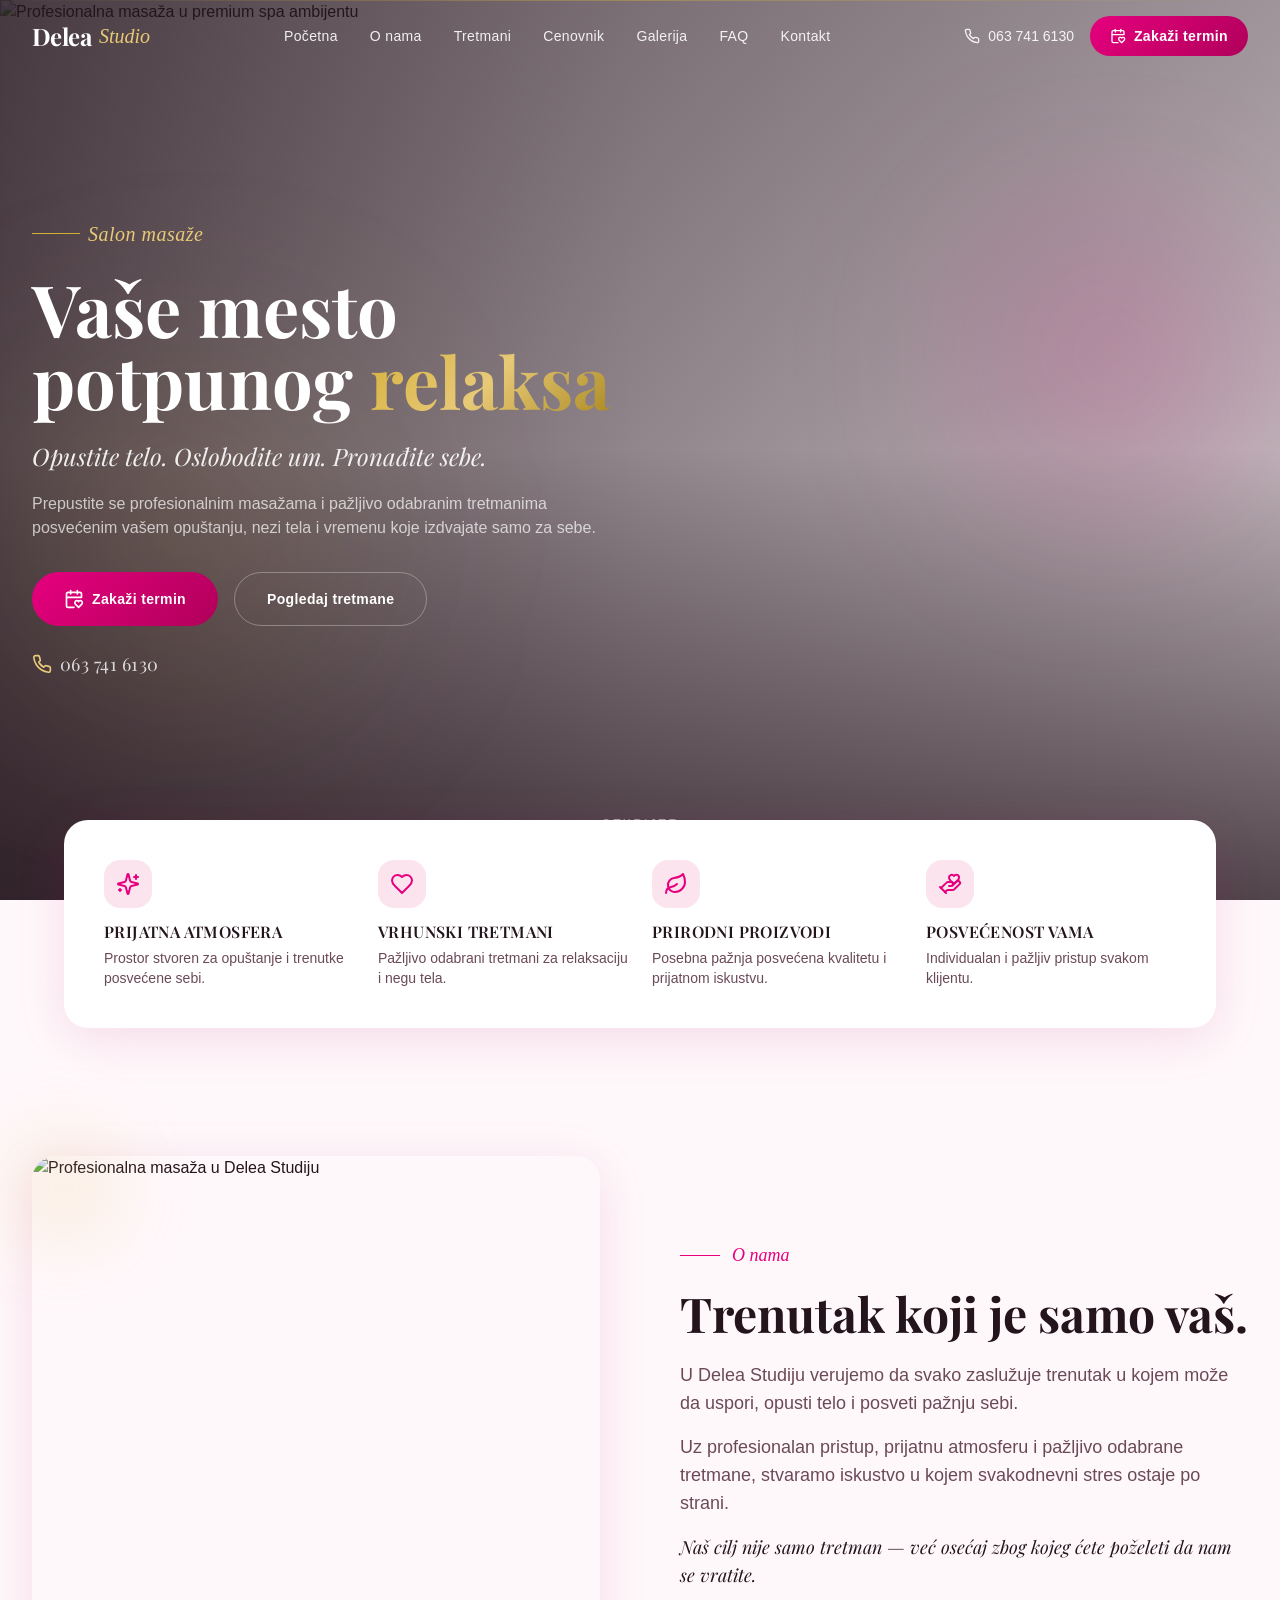
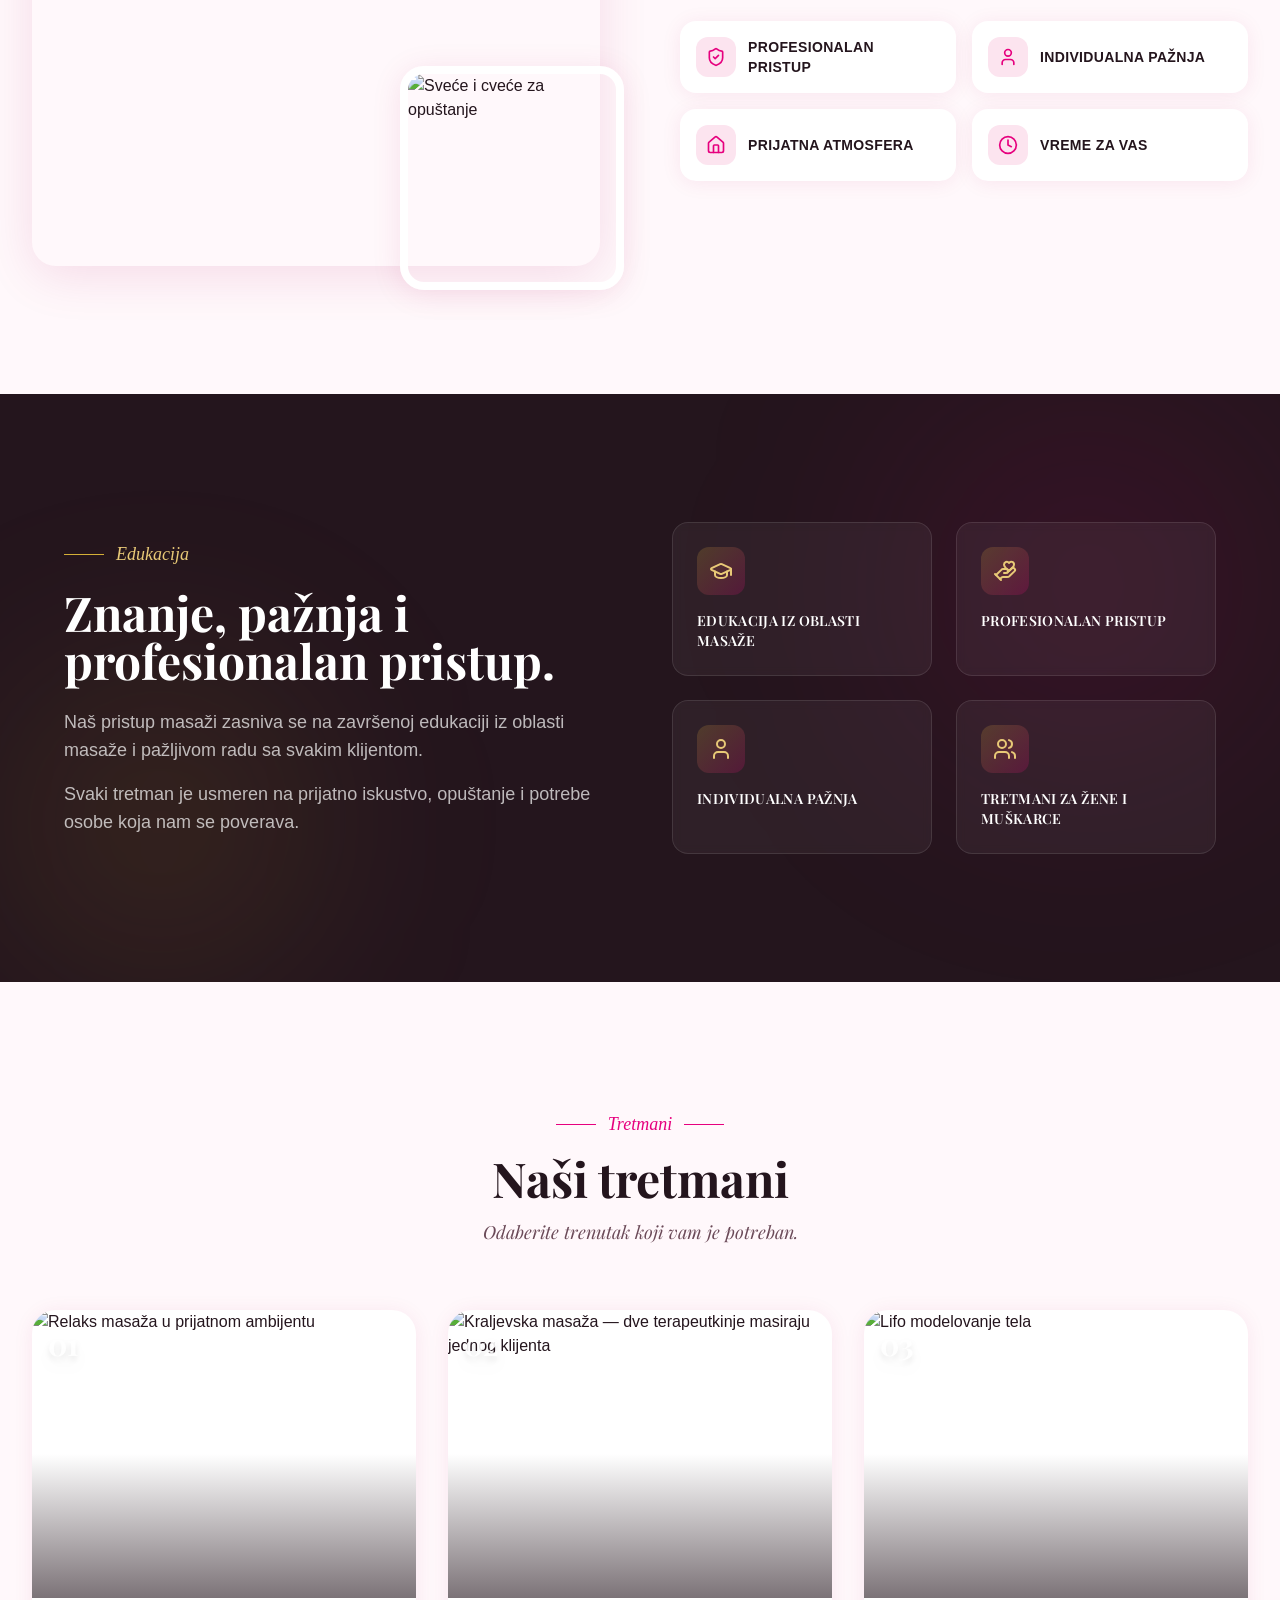
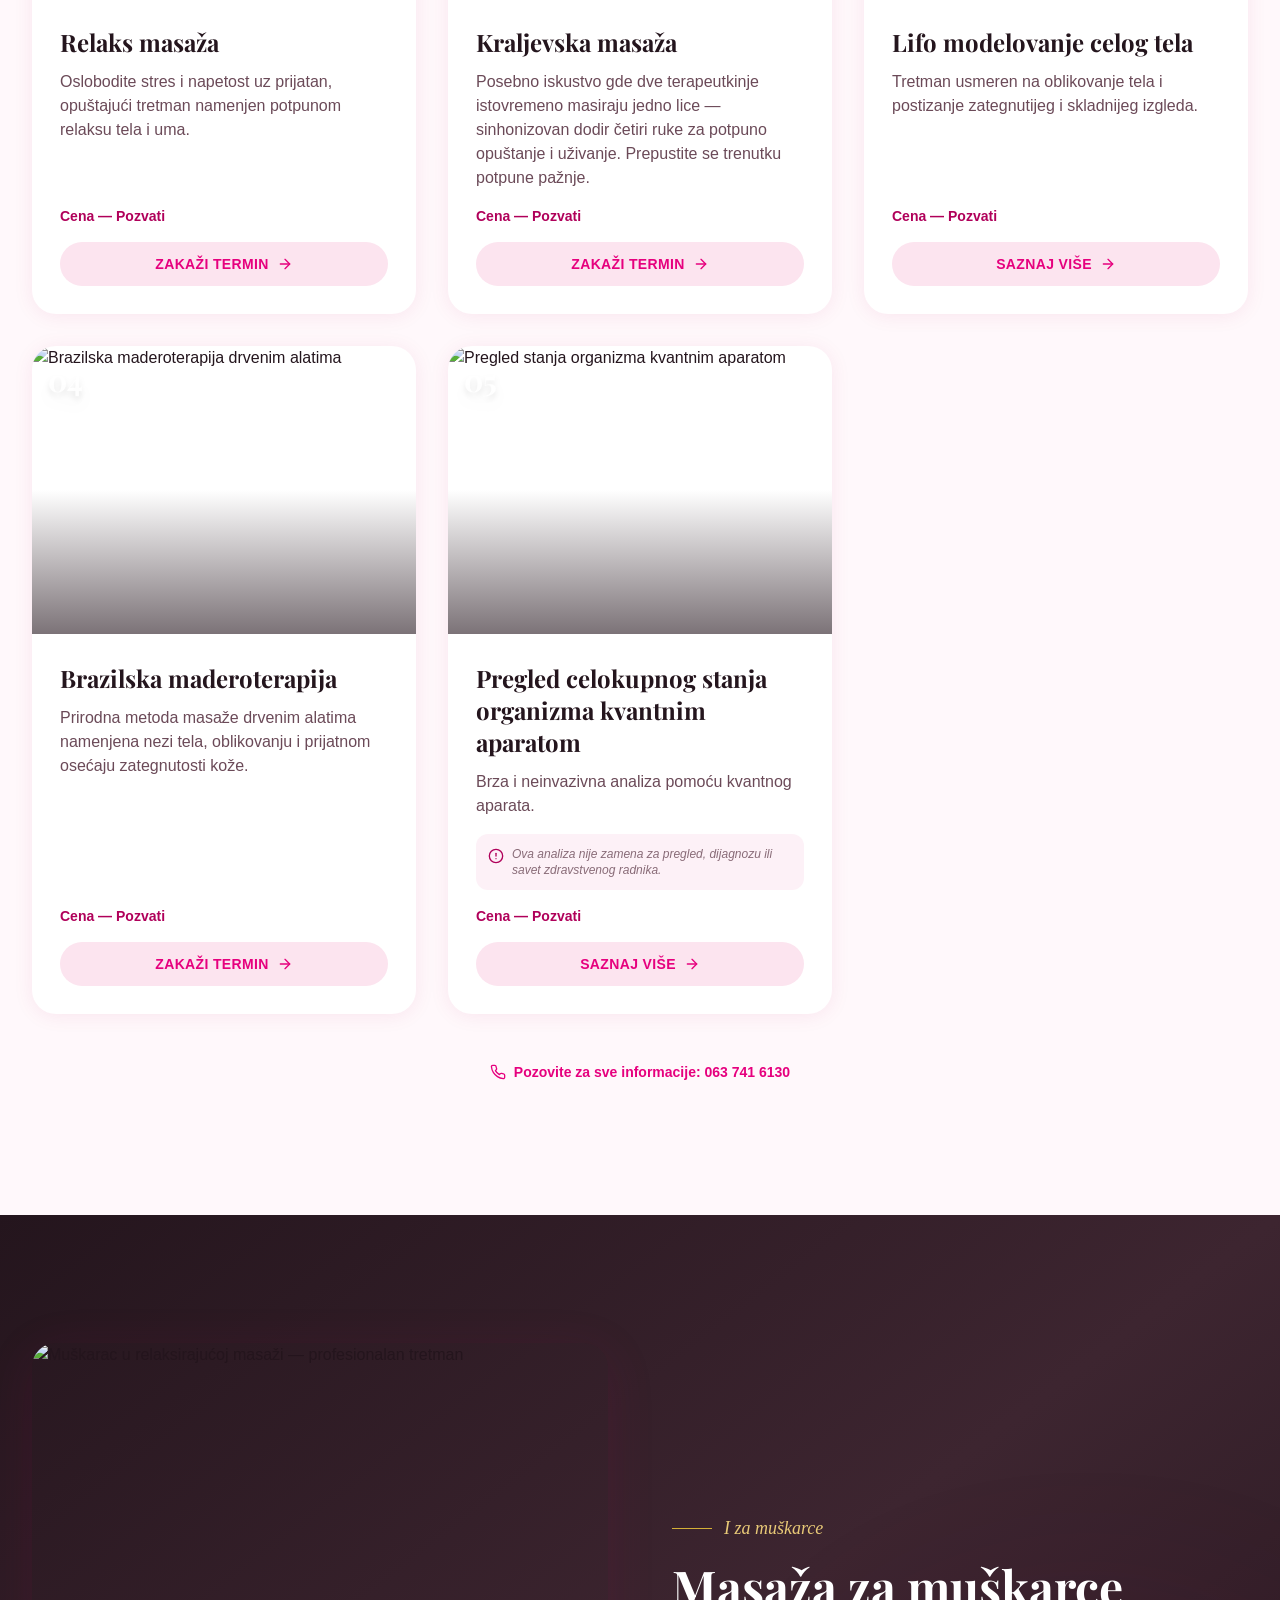
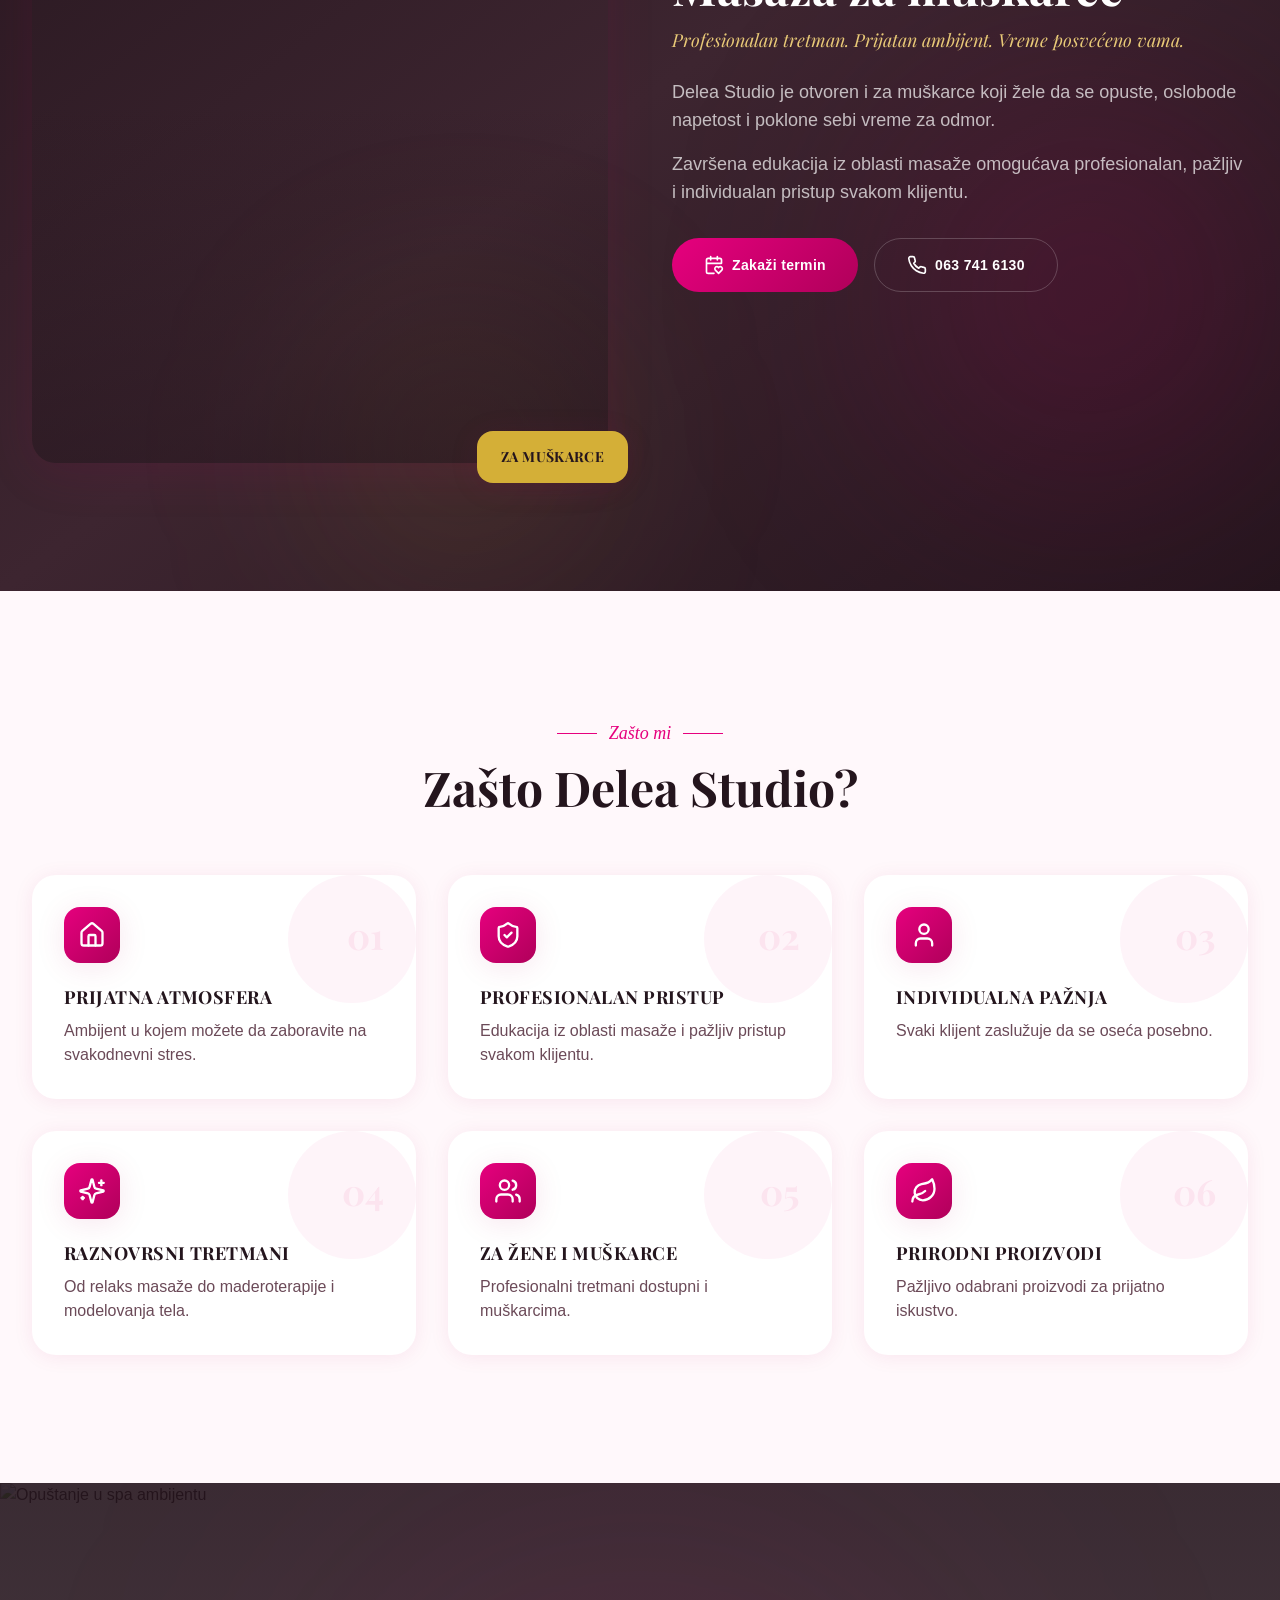
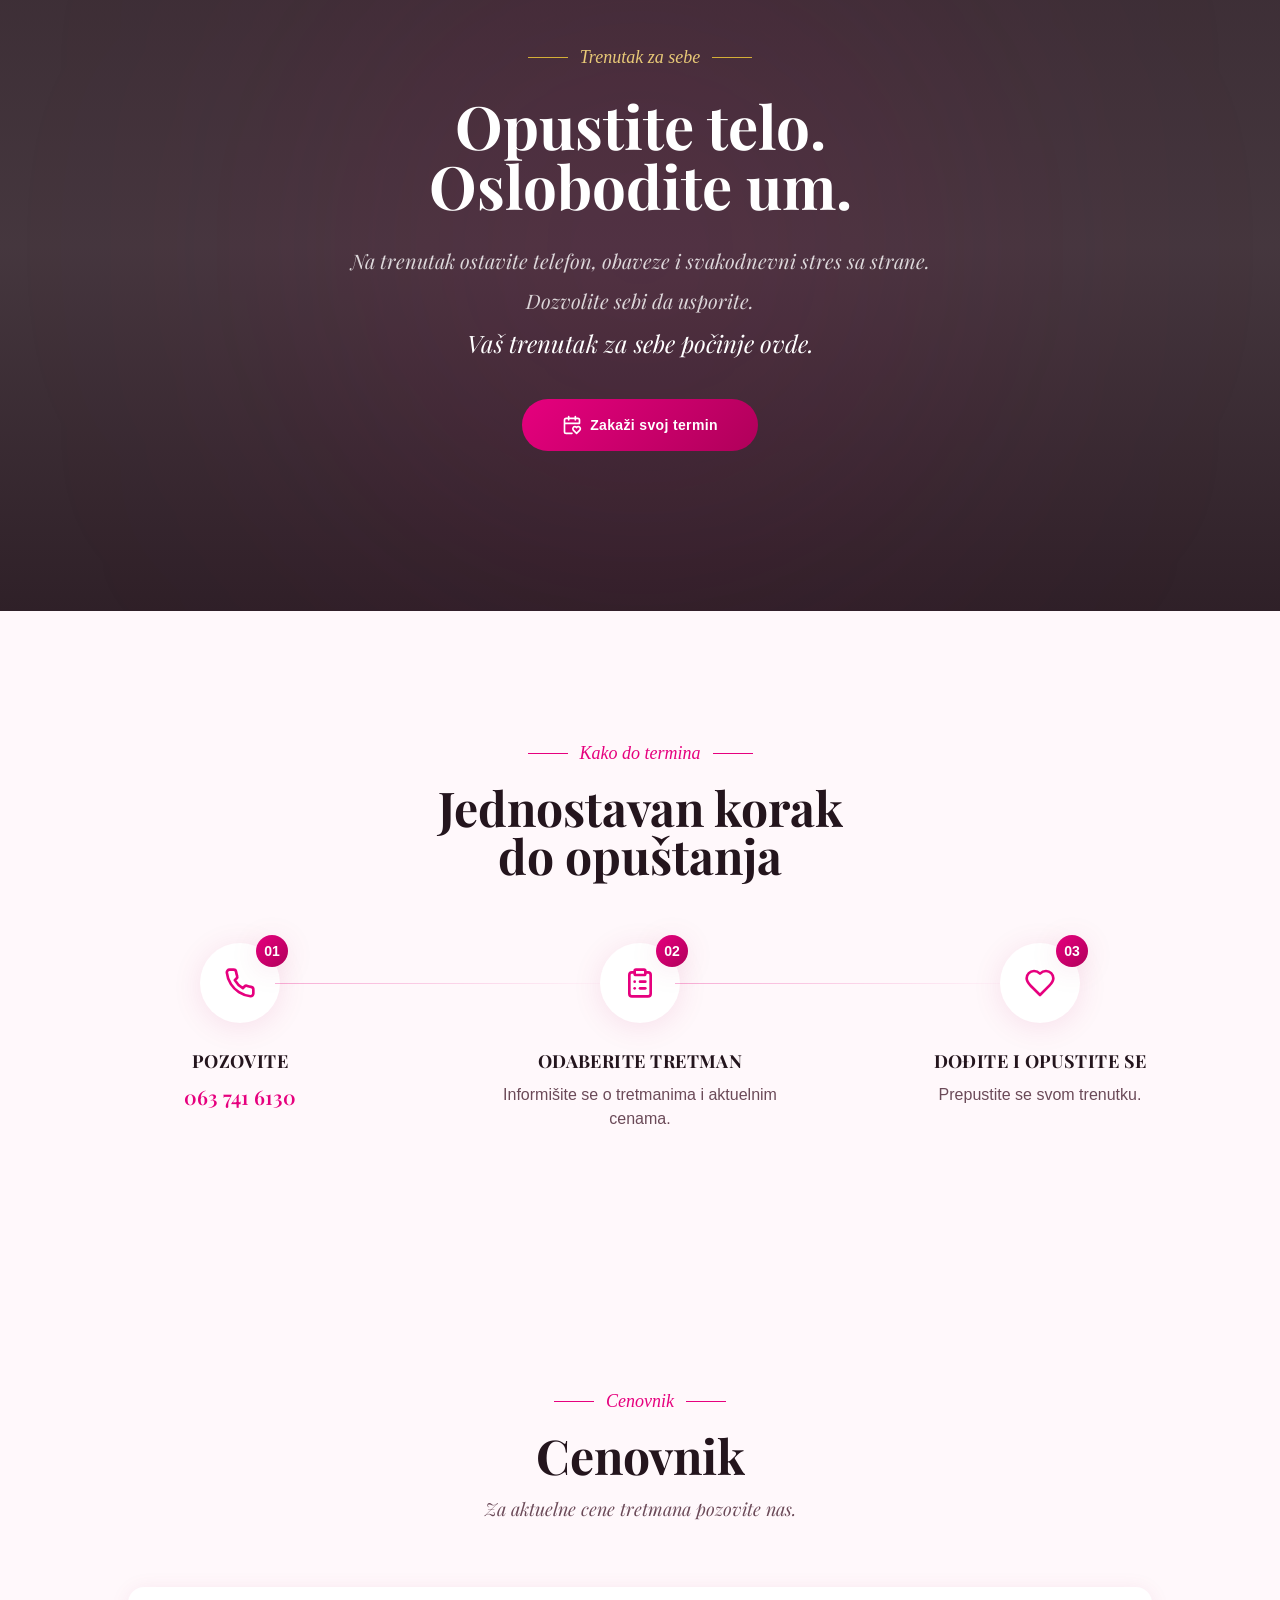
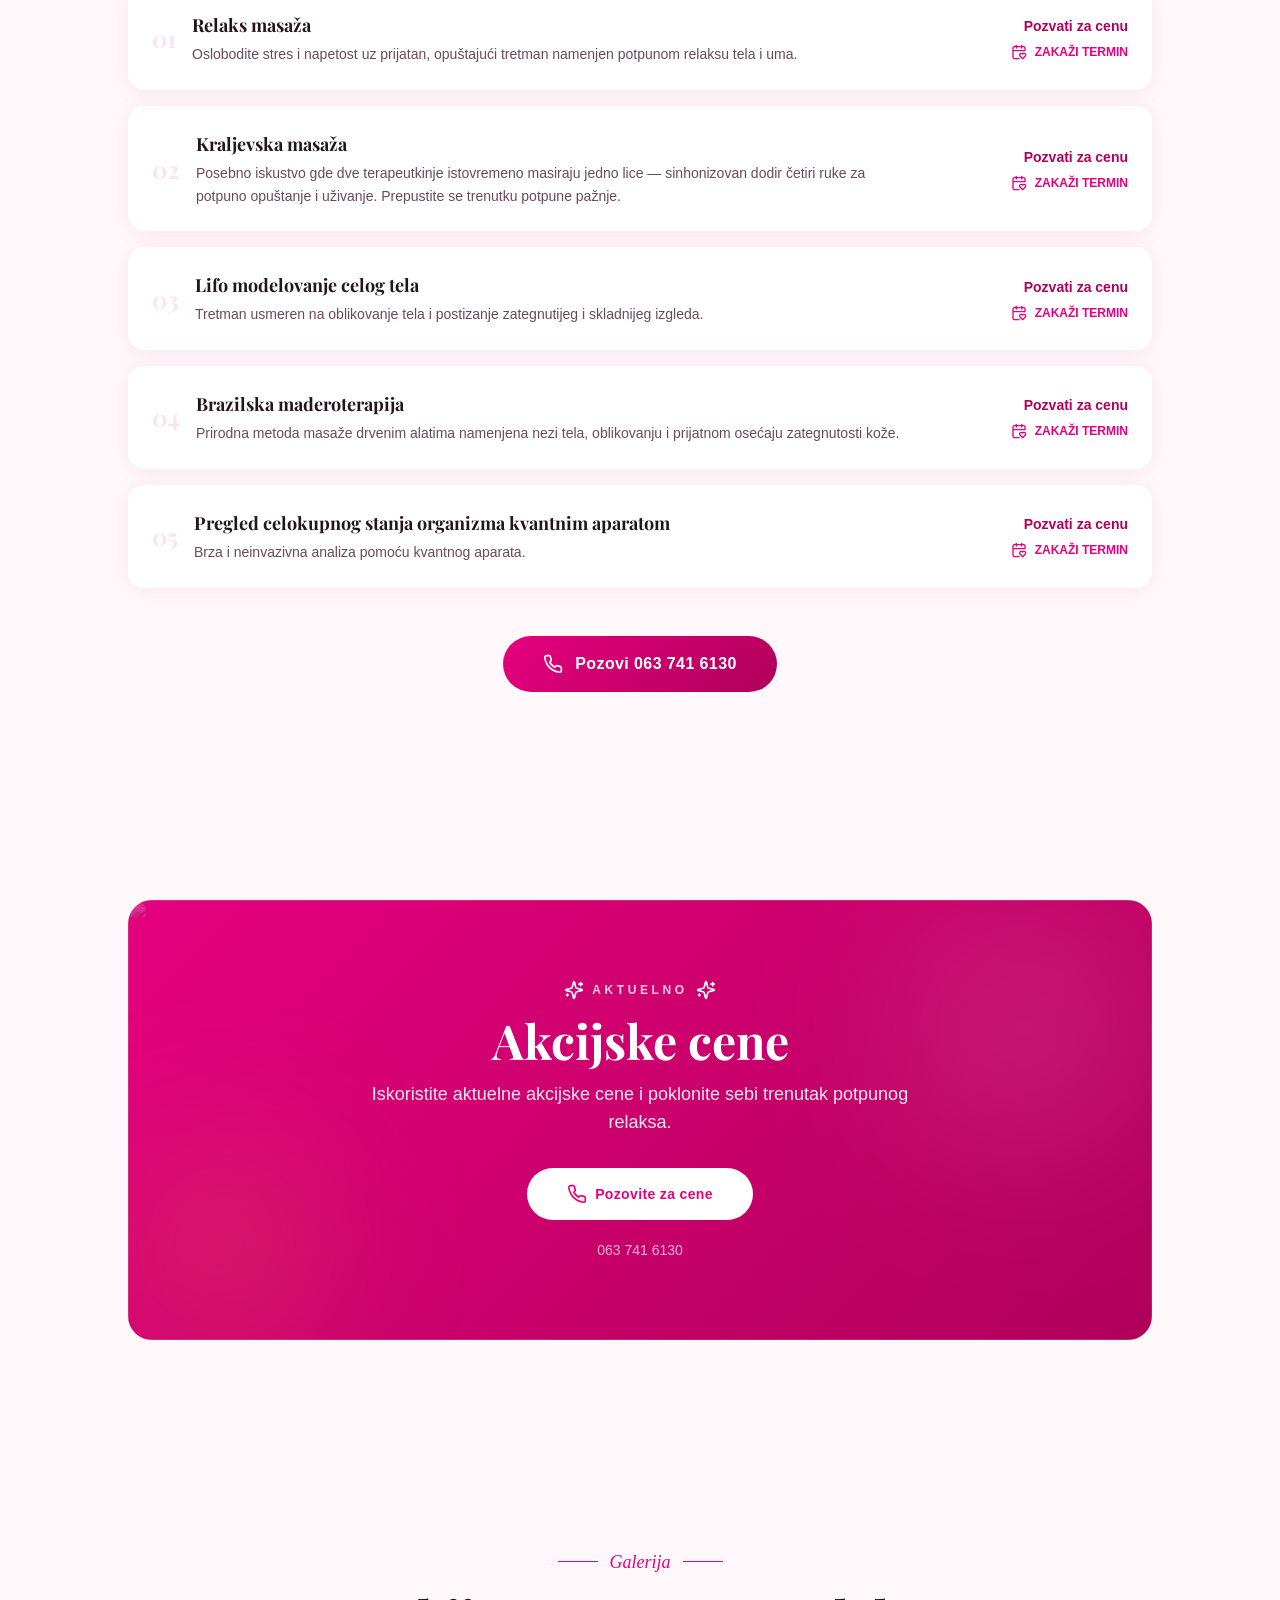
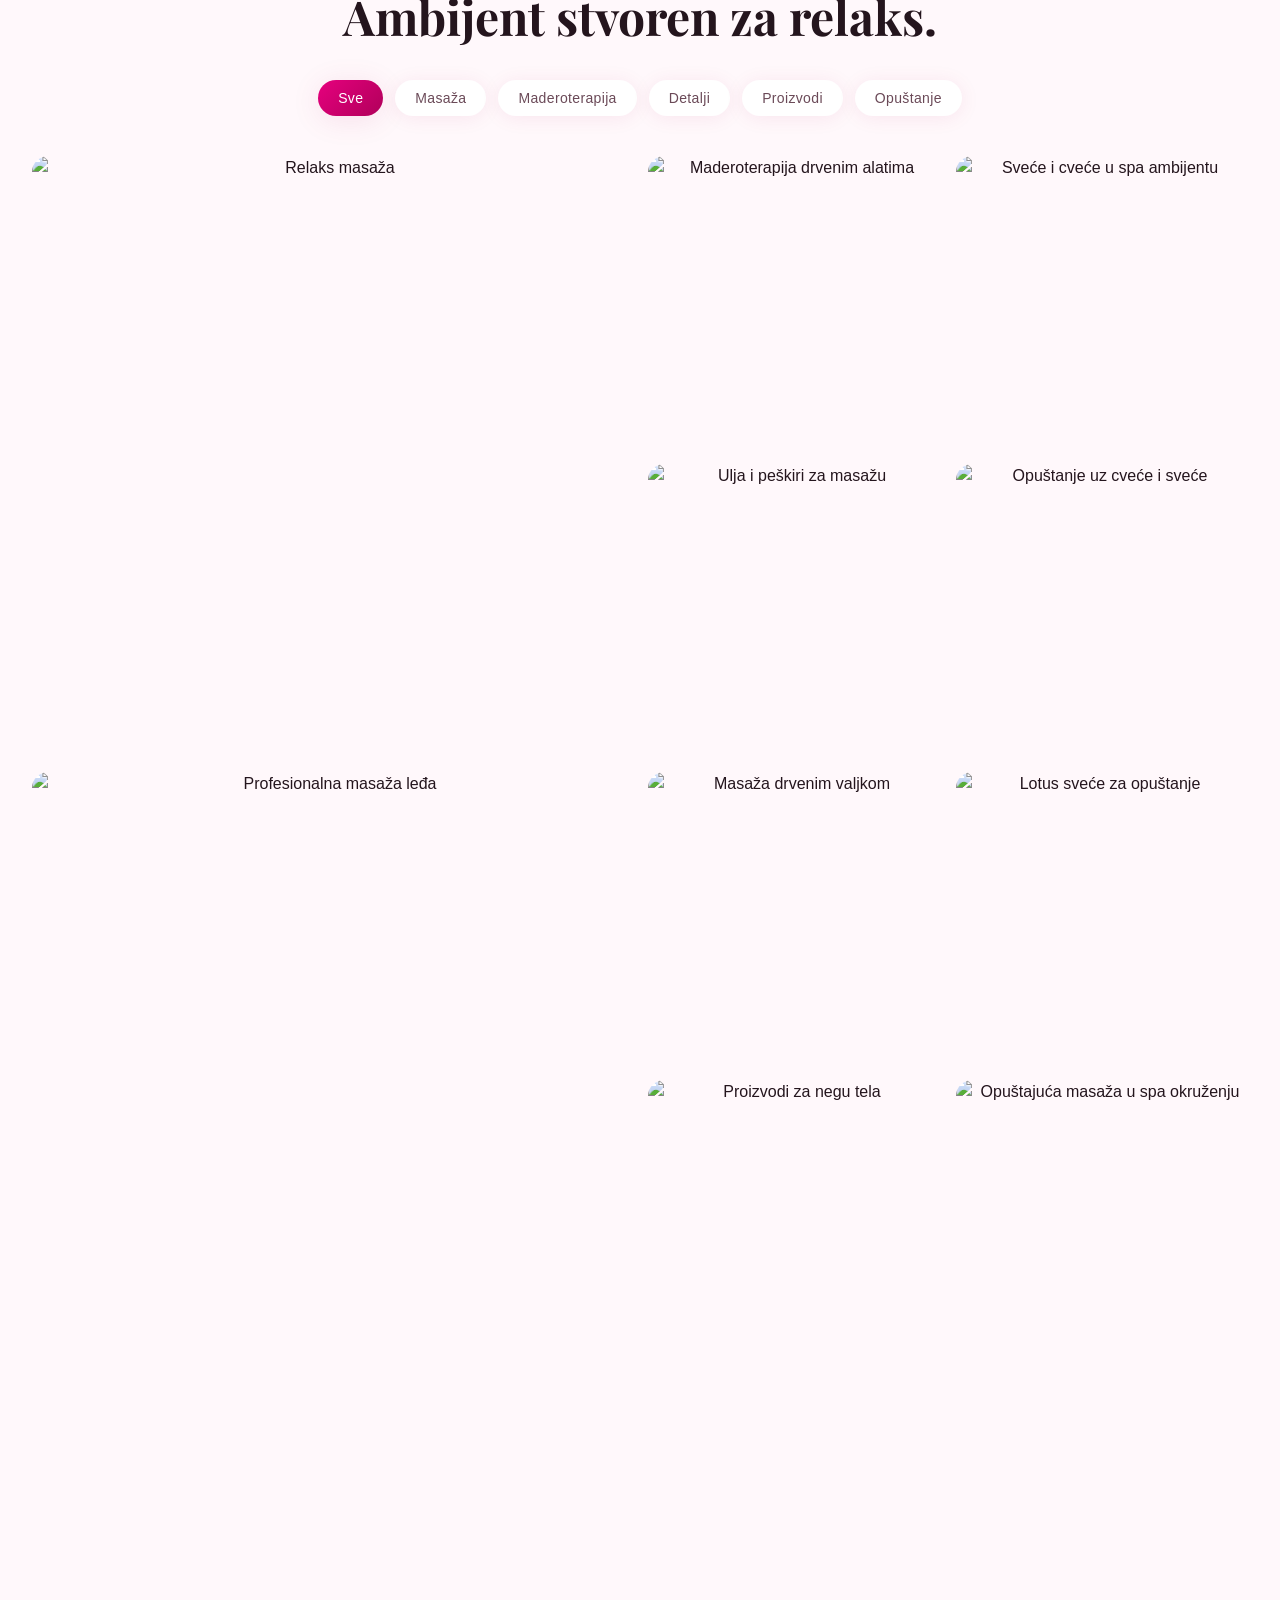
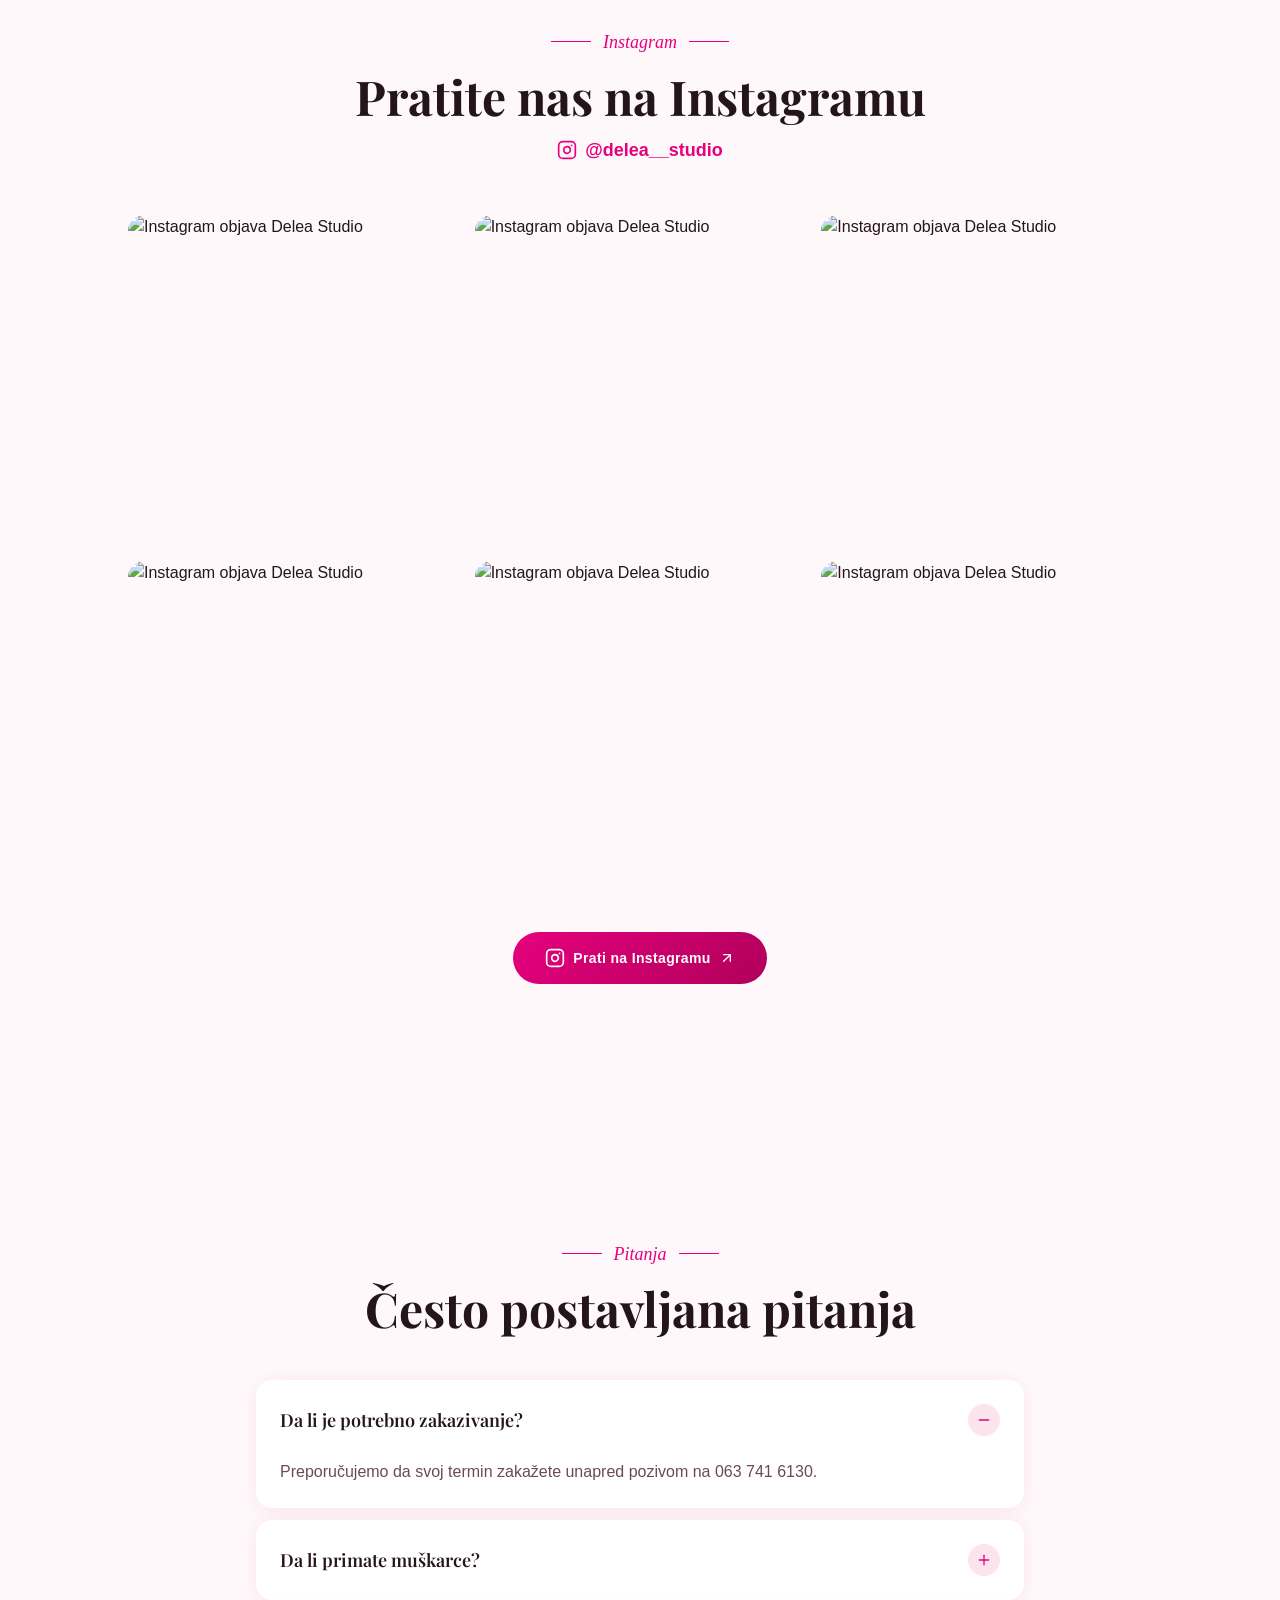
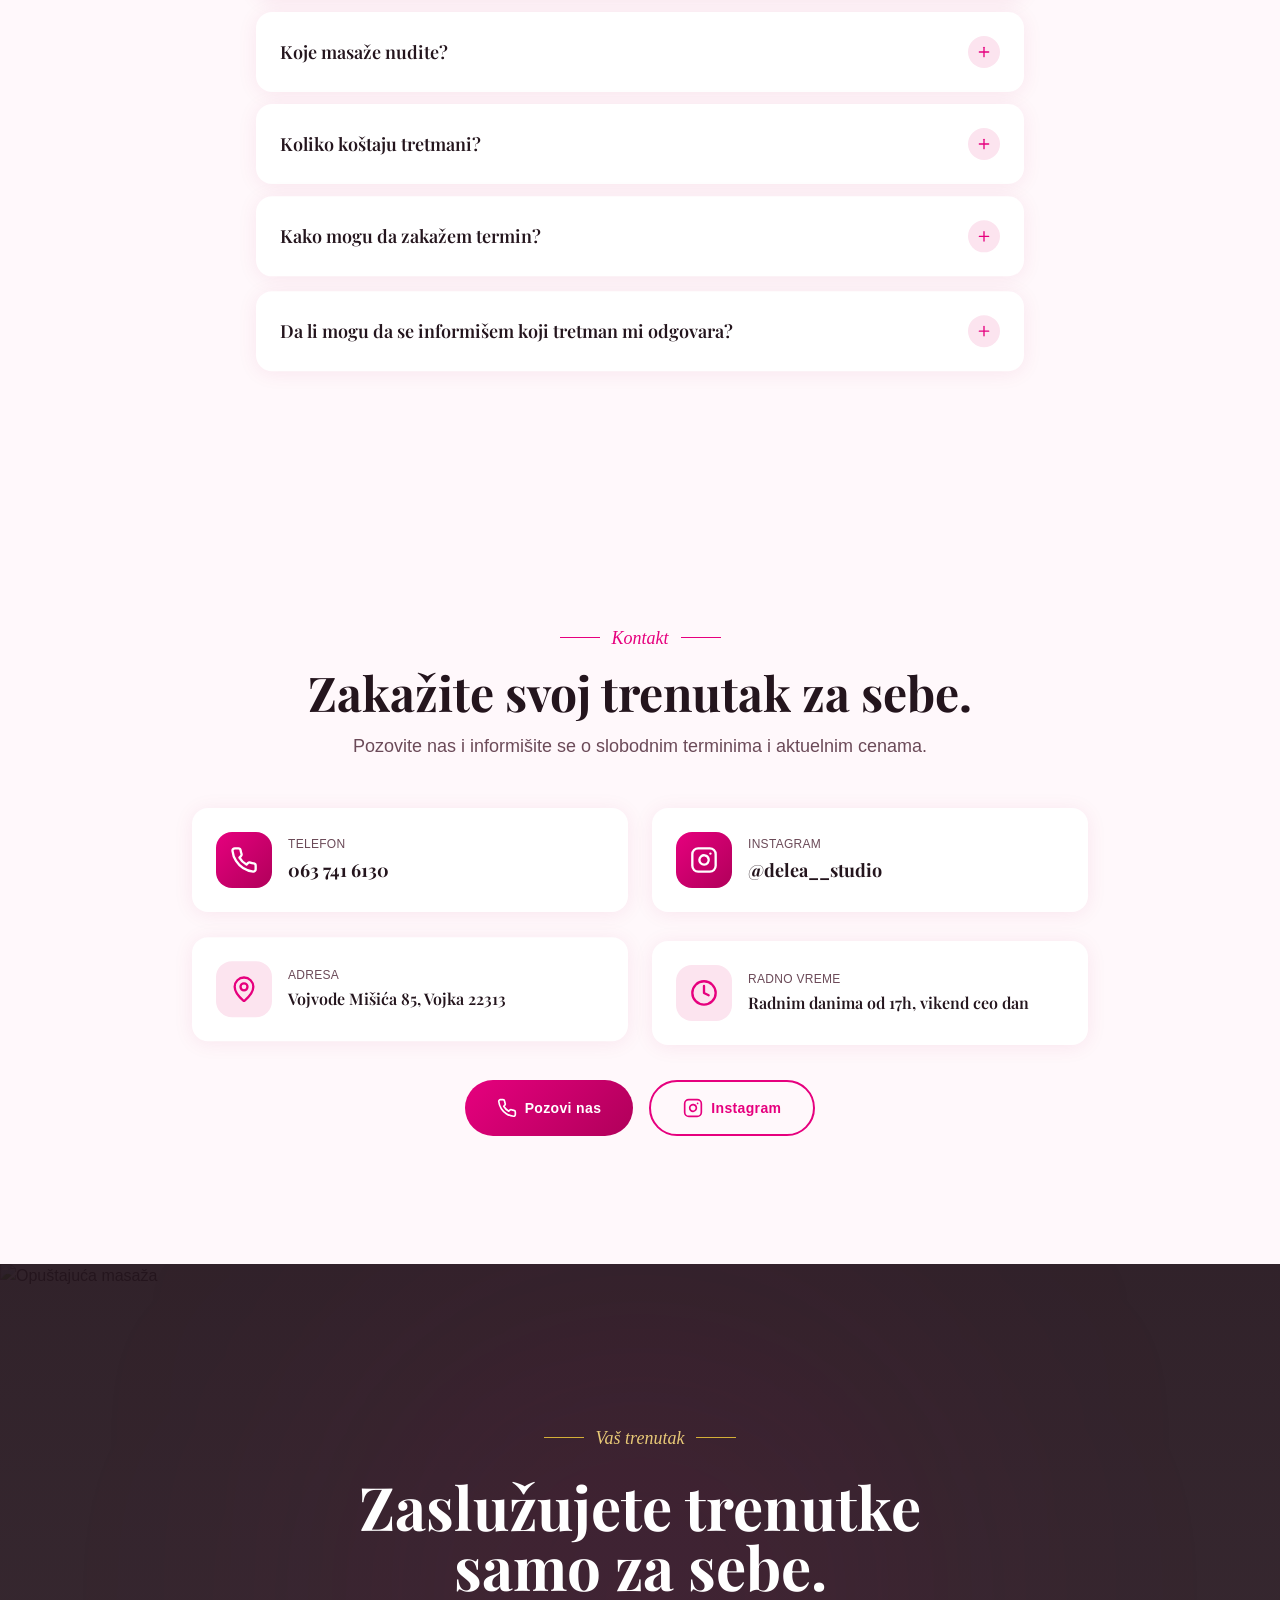
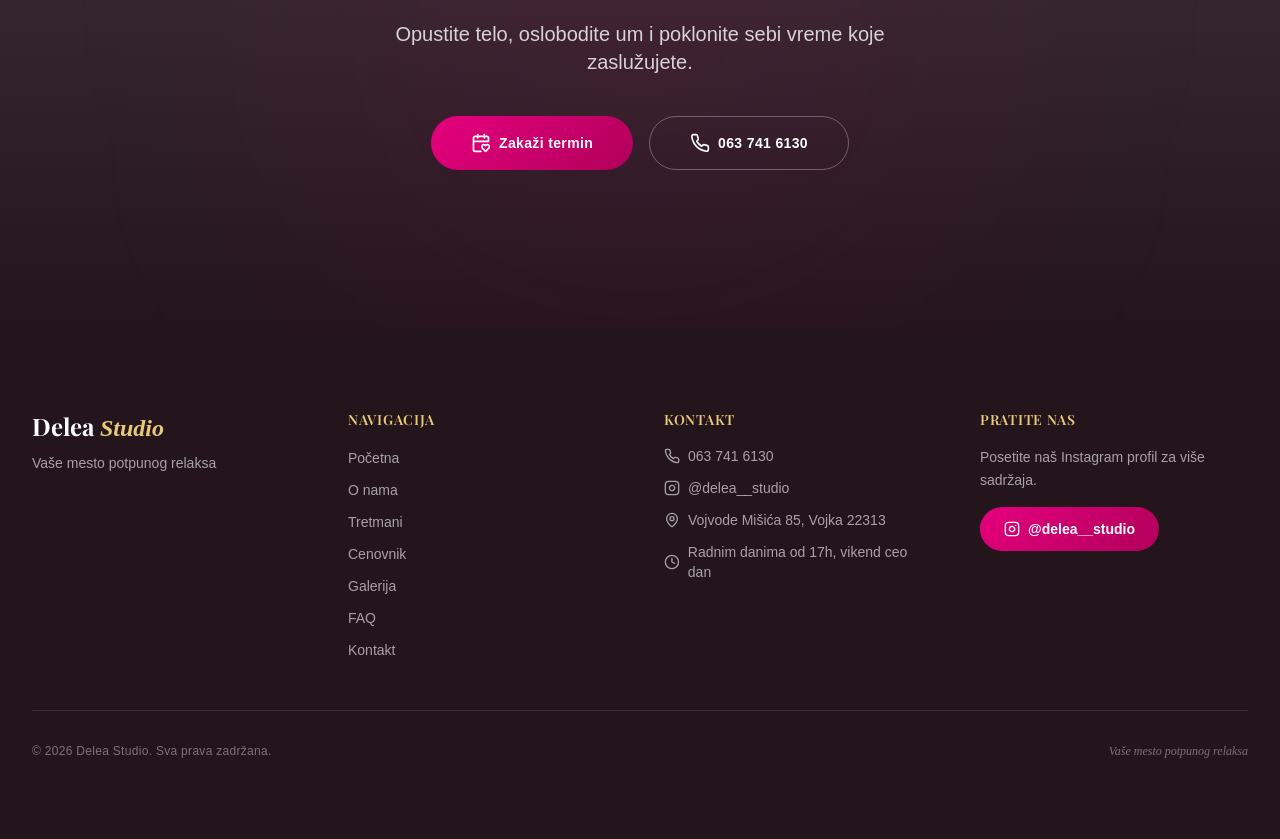
==== index.html @ 32a2b196 "init" ====
<!doctype html>
<html lang="sr">
  <head>
    <meta charset="UTF-8" />
    <meta name="viewport" content="width=device-width, initial-scale=1.0" />

    <title>Delea Studio | Masaža, Maderoterapija i Lifo Modelovanje</title>

    <meta
      name="description"
      content="Delea Studio — relaks i kraljevska masaža, brazilska maderoterapija, Lifo modelovanje celog tela i drugi tretmani. Zakažite termin na 063 741 6130."
    />

    <meta
      property="og:title"
      content="Delea Studio | Masaža, Maderoterapija i Lifo Modelovanje"
    />

    <meta
      property="og:description"
      content="Relaks i kraljevska masaža, brazilska maderoterapija, Lifo modelovanje celog tela i drugi tretmani. Zakažite termin na 063 741 6130."
    />

    <meta property="og:type" content="website" />

    <meta
      property="og:image"
      content="https://images.pexels.com/photos/6628649/pexels-photo-6628649.jpeg?auto=compress&cs=tinysrgb&w=1200&h=630&fit=crop"
    />

    <meta name="twitter:card" content="summary_large_image" />

    <meta
      name="twitter:image"
      content="https://images.pexels.com/photos/6628649/pexels-photo-6628649.jpeg?auto=compress&cs=tinysrgb&w=1200&h=630&fit=crop"
    />

    <link rel="icon" type="image/svg+xml" href="vite.html" />
    <link rel="stylesheet" href="assets/index-9dplIbW9.css" />

    <script type="module" src="assets/index-B-xrvRoa.js"></script>
  </head>

  <body>
    <div id="root"></div>
  </body>
</html>
---- assets/index-9dplIbW9.css ----
@import "https://fonts.googleapis.com/css2?family=Playfair+Display:ital,wght@0,400;0,500;0,600;0,700;0,800;1,400;1,500;1,600&amp;family=Inter:wght@300;400;500;600;700&amp;family=Cormorant+Garamond:ital,wght@0,400;0,500;0,600;1,400;1,500&amp;display=swap";
*,
:before,
:after {
  --tw-border-spacing-x: 0;
  --tw-border-spacing-y: 0;
  --tw-translate-x: 0;
  --tw-translate-y: 0;
  --tw-rotate: 0;
  --tw-skew-x: 0;
  --tw-skew-y: 0;
  --tw-scale-x: 1;
  --tw-scale-y: 1;
  --tw-pan-x: ;
  --tw-pan-y: ;
  --tw-pinch-zoom: ;
  --tw-scroll-snap-strictness: proximity;
  --tw-gradient-from-position: ;
  --tw-gradient-via-position: ;
  --tw-gradient-to-position: ;
  --tw-ordinal: ;
  --tw-slashed-zero: ;
  --tw-numeric-figure: ;
  --tw-numeric-spacing: ;
  --tw-numeric-fraction: ;
  --tw-ring-inset: ;
  --tw-ring-offset-width: 0px;
  --tw-ring-offset-color: #fff;
  --tw-ring-color: rgb(59 130 246 / 0.5);
  --tw-ring-offset-shadow: 0 0 #0000;
  --tw-ring-shadow: 0 0 #0000;
  --tw-shadow: 0 0 #0000;
  --tw-shadow-colored: 0 0 #0000;
  --tw-blur: ;
  --tw-brightness: ;
  --tw-contrast: ;
  --tw-grayscale: ;
  --tw-hue-rotate: ;
  --tw-invert: ;
  --tw-saturate: ;
  --tw-sepia: ;
  --tw-drop-shadow: ;
  --tw-backdrop-blur: ;
  --tw-backdrop-brightness: ;
  --tw-backdrop-contrast: ;
  --tw-backdrop-grayscale: ;
  --tw-backdrop-hue-rotate: ;
  --tw-backdrop-invert: ;
  --tw-backdrop-opacity: ;
  --tw-backdrop-saturate: ;
  --tw-backdrop-sepia: ;
  --tw-contain-size: ;
  --tw-contain-layout: ;
  --tw-contain-paint: ;
  --tw-contain-style: ;
}
::backdrop {
  --tw-border-spacing-x: 0;
  --tw-border-spacing-y: 0;
  --tw-translate-x: 0;
  --tw-translate-y: 0;
  --tw-rotate: 0;
  --tw-skew-x: 0;
  --tw-skew-y: 0;
  --tw-scale-x: 1;
  --tw-scale-y: 1;
  --tw-pan-x: ;
  --tw-pan-y: ;
  --tw-pinch-zoom: ;
  --tw-scroll-snap-strictness: proximity;
  --tw-gradient-from-position: ;
  --tw-gradient-via-position: ;
  --tw-gradient-to-position: ;
  --tw-ordinal: ;
  --tw-slashed-zero: ;
  --tw-numeric-figure: ;
  --tw-numeric-spacing: ;
  --tw-numeric-fraction: ;
  --tw-ring-inset: ;
  --tw-ring-offset-width: 0px;
  --tw-ring-offset-color: #fff;
  --tw-ring-color: rgb(59 130 246 / 0.5);
  --tw-ring-offset-shadow: 0 0 #0000;
  --tw-ring-shadow: 0 0 #0000;
  --tw-shadow: 0 0 #0000;
  --tw-shadow-colored: 0 0 #0000;
  --tw-blur: ;
  --tw-brightness: ;
  --tw-contrast: ;
  --tw-grayscale: ;
  --tw-hue-rotate: ;
  --tw-invert: ;
  --tw-saturate: ;
  --tw-sepia: ;
  --tw-drop-shadow: ;
  --tw-backdrop-blur: ;
  --tw-backdrop-brightness: ;
  --tw-backdrop-contrast: ;
  --tw-backdrop-grayscale: ;
  --tw-backdrop-hue-rotate: ;
  --tw-backdrop-invert: ;
  --tw-backdrop-opacity: ;
  --tw-backdrop-saturate: ;
  --tw-backdrop-sepia: ;
  --tw-contain-size: ;
  --tw-contain-layout: ;
  --tw-contain-paint: ;
  --tw-contain-style: ;
}
*,
:before,
:after {
  box-sizing: border-box;
  border-width: 0;
  border-style: solid;
  border-color: #e5e7eb;
}
:before,
:after {
  --tw-content: "";
}
html,
:host {
  line-height: 1.5;
  -webkit-text-size-adjust: 100%;
  -moz-tab-size: 4;
  -o-tab-size: 4;
  tab-size: 4;
  font-family:
    ui-sans-serif,
    system-ui,
    sans-serif,
    "Apple Color Emoji",
    "Segoe UI Emoji",
    Segoe UI Symbol,
    "Noto Color Emoji";
  font-feature-settings: normal;
  font-variation-settings: normal;
  -webkit-tap-highlight-color: transparent;
}
body {
  margin: 0;
  line-height: inherit;
}
hr {
  height: 0;
  color: inherit;
  border-top-width: 1px;
}
abbr:where([title]) {
  -webkit-text-decoration: underline dotted;
  text-decoration: underline dotted;
}
h1,
h2,
h3,
h4,
h5,
h6 {
  font-size: inherit;
  font-weight: inherit;
}
a {
  color: inherit;
  text-decoration: inherit;
}
b,
strong {
  font-weight: bolder;
}
code,
kbd,
samp,
pre {
  font-family:
    ui-monospace,
    SFMono-Regular,
    Menlo,
    Monaco,
    Consolas,
    Liberation Mono,
    Courier New,
    monospace;
  font-feature-settings: normal;
  font-variation-settings: normal;
  font-size: 1em;
}
small {
  font-size: 80%;
}
sub,
sup {
  font-size: 75%;
  line-height: 0;
  position: relative;
  vertical-align: baseline;
}
sub {
  bottom: -0.25em;
}
sup {
  top: -0.5em;
}
table {
  text-indent: 0;
  border-color: inherit;
  border-collapse: collapse;
}
button,
input,
optgroup,
select,
textarea {
  font-family: inherit;
  font-feature-settings: inherit;
  font-variation-settings: inherit;
  font-size: 100%;
  font-weight: inherit;
  line-height: inherit;
  letter-spacing: inherit;
  color: inherit;
  margin: 0;
  padding: 0;
}
button,
select {
  text-transform: none;
}
button,
input:where([type="button"]),
input:where([type="reset"]),
input:where([type="submit"]) {
  -webkit-appearance: button;
  background-color: transparent;
  background-image: none;
}
:-moz-focusring {
  outline: auto;
}
:-moz-ui-invalid {
  box-shadow: none;
}
progress {
  vertical-align: baseline;
}
::-webkit-inner-spin-button,
::-webkit-outer-spin-button {
  height: auto;
}
[type="search"] {
  -webkit-appearance: textfield;
  outline-offset: -2px;
}
::-webkit-search-decoration {
  -webkit-appearance: none;
}
::-webkit-file-upload-button {
  -webkit-appearance: button;
  font: inherit;
}
summary {
  display: list-item;
}
blockquote,
dl,
dd,
h1,
h2,
h3,
h4,
h5,
h6,
hr,
figure,
p,
pre {
  margin: 0;
}
fieldset {
  margin: 0;
  padding: 0;
}
legend {
  padding: 0;
}
ol,
ul,
menu {
  list-style: none;
  margin: 0;
  padding: 0;
}
dialog {
  padding: 0;
}
textarea {
  resize: vertical;
}
input::-moz-placeholder,
textarea::-moz-placeholder {
  opacity: 1;
  color: #9ca3af;
}
input::placeholder,
textarea::placeholder {
  opacity: 1;
  color: #9ca3af;
}
button,
[role="button"] {
  cursor: pointer;
}
:disabled {
  cursor: default;
}
img,
svg,
video,
canvas,
audio,
iframe,
embed,
object {
  display: block;
  vertical-align: middle;
}
img,
video {
  max-width: 100%;
  height: auto;
}
[hidden]:where(:not([hidden="until-found"])) {
  display: none;
}
html {
  scroll-behavior: smooth;
  -webkit-font-smoothing: antialiased;
  -moz-osx-font-smoothing: grayscale;
}
body {
  font-family: Inter, sans-serif;
  color: #24151d;
  background-color: #fff8fb;
}
h1,
h2,
h3,
h4,
h5,
h6 {
  font-family:
    Playfair Display,
    serif;
}
::-moz-selection {
  background-color: #e6007e;
  color: #fff;
}
::selection {
  background-color: #e6007e;
  color: #fff;
}
.pointer-events-none {
  pointer-events: none;
}
.visible {
  visibility: visible;
}
.fixed {
  position: fixed;
}
.absolute {
  position: absolute;
}
.relative {
  position: relative;
}
.inset-0 {
  top: 0;
  right: 0;
  bottom: 0;
  left: 0;
}
.-bottom-1 {
  bottom: -0.25rem;
}
.-bottom-5 {
  bottom: -1.25rem;
}
.-bottom-6 {
  bottom: -1.5rem;
}
.-left-4 {
  left: -1rem;
}
.-right-2 {
  right: -0.5rem;
}
.-right-3 {
  right: -0.75rem;
}
.-right-4 {
  right: -1rem;
}
.-top-2 {
  top: -0.5rem;
}
.-top-4 {
  top: -1rem;
}
.bottom-0 {
  bottom: 0;
}
.bottom-1\/4 {
  bottom: 25%;
}
.bottom-24 {
  bottom: 6rem;
}
.left-0 {
  left: 0;
}
.left-1\/2 {
  left: 50%;
}
.left-1\/4 {
  left: 25%;
}
.left-10 {
  left: 2.5rem;
}
.left-3 {
  left: 0.75rem;
}
.left-4 {
  left: 1rem;
}
.left-\[60\%\] {
  left: 60%;
}
.right-0 {
  right: 0;
}
.right-10 {
  right: 2.5rem;
}
.right-3 {
  right: 0.75rem;
}
.right-5 {
  right: 1.25rem;
}
.top-0 {
  top: 0;
}
.top-1\/2 {
  top: 50%;
}
.top-1\/4 {
  top: 25%;
}
.top-10 {
  top: 2.5rem;
}
.top-4 {
  top: 1rem;
}
.top-5 {
  top: 1.25rem;
}
.z-10 {
  z-index: 10;
}
.z-20 {
  z-index: 20;
}
.z-40 {
  z-index: 40;
}
.z-50 {
  z-index: 50;
}
.z-\[60\] {
  z-index: 60;
}
.z-\[80\] {
  z-index: 80;
}
.order-1 {
  order: 1;
}
.order-2 {
  order: 2;
}
.mx-auto {
  margin-left: auto;
  margin-right: auto;
}
.-mt-16 {
  margin-top: -4rem;
}
.mb-1 {
  margin-bottom: 0.25rem;
}
.mb-10 {
  margin-bottom: 2.5rem;
}
.mb-12 {
  margin-bottom: 3rem;
}
.mb-2 {
  margin-bottom: 0.5rem;
}
.mb-3 {
  margin-bottom: 0.75rem;
}
.mb-4 {
  margin-bottom: 1rem;
}
.mb-5 {
  margin-bottom: 1.25rem;
}
.mb-6 {
  margin-bottom: 1.5rem;
}
.mb-8 {
  margin-bottom: 2rem;
}
.mt-0\.5 {
  margin-top: 0.125rem;
}
.mt-10 {
  margin-top: 2.5rem;
}
.mt-12 {
  margin-top: 3rem;
}
.mt-5 {
  margin-top: 1.25rem;
}
.mt-6 {
  margin-top: 1.5rem;
}
.mt-8 {
  margin-top: 2rem;
}
.flex {
  display: flex;
}
.inline-flex {
  display: inline-flex;
}
.grid {
  display: grid;
}
.hidden {
  display: none;
}
.aspect-\[4\/3\] {
  aspect-ratio: 4/3;
}
.aspect-\[4\/5\] {
  aspect-ratio: 4/5;
}
.aspect-square {
  aspect-ratio: 1 / 1;
}
.h-10 {
  height: 2.5rem;
}
.h-12 {
  height: 3rem;
}
.h-14 {
  height: 3.5rem;
}
.h-20 {
  height: 5rem;
}
.h-24 {
  height: 6rem;
}
.h-32 {
  height: 8rem;
}
.h-4 {
  height: 1rem;
}
.h-40 {
  height: 10rem;
}
.h-48 {
  height: 12rem;
}
.h-5 {
  height: 1.25rem;
}
.h-6 {
  height: 1.5rem;
}
.h-64 {
  height: 16rem;
}
.h-7 {
  height: 1.75rem;
}
.h-72 {
  height: 18rem;
}
.h-8 {
  height: 2rem;
}
.h-80 {
  height: 20rem;
}
.h-96 {
  height: 24rem;
}
.h-\[500px\] {
  height: 500px;
}
.h-\[600px\] {
  height: 600px;
}
.h-full {
  height: 100%;
}
.h-px {
  height: 1px;
}
.max-h-\[85vh\] {
  max-height: 85vh;
}
.min-h-\[100svh\] {
  min-height: 100svh;
}
.w-0 {
  width: 0px;
}
.w-10 {
  width: 2.5rem;
}
.w-12 {
  width: 3rem;
}
.w-14 {
  width: 3.5rem;
}
.w-20 {
  width: 5rem;
}
.w-24 {
  width: 6rem;
}
.w-32 {
  width: 8rem;
}
.w-4 {
  width: 1rem;
}
.w-40 {
  width: 10rem;
}
.w-48 {
  width: 12rem;
}
.w-5 {
  width: 1.25rem;
}
.w-6 {
  width: 1.5rem;
}
.w-64 {
  width: 16rem;
}
.w-7 {
  width: 1.75rem;
}
.w-72 {
  width: 18rem;
}
.w-8 {
  width: 2rem;
}
.w-80 {
  width: 20rem;
}
.w-96 {
  width: 24rem;
}
.w-\[500px\] {
  width: 500px;
}
.w-\[600px\] {
  width: 600px;
}
.w-\[80\%\] {
  width: 80%;
}
.w-full {
  width: 100%;
}
.max-w-2xl {
  max-width: 42rem;
}
.max-w-3xl {
  max-width: 48rem;
}
.max-w-4xl {
  max-width: 56rem;
}
.max-w-5xl {
  max-width: 64rem;
}
.max-w-6xl {
  max-width: 72rem;
}
.max-w-7xl {
  max-width: 80rem;
}
.max-w-\[90vw\] {
  max-width: 90vw;
}
.max-w-sm {
  max-width: 24rem;
}
.max-w-xl {
  max-width: 36rem;
}
.max-w-xs {
  max-width: 20rem;
}
.flex-1 {
  flex: 1 1 0%;
}
.shrink-0 {
  flex-shrink: 0;
}
.-translate-x-1\/2 {
  --tw-translate-x: -50%;
  transform: translate(var(--tw-translate-x), var(--tw-translate-y))
    rotate(var(--tw-rotate)) skew(var(--tw-skew-x)) skewY(var(--tw-skew-y))
    scaleX(var(--tw-scale-x)) scaleY(var(--tw-scale-y));
}
.-translate-y-1\/2 {
  --tw-translate-y: -50%;
  transform: translate(var(--tw-translate-x), var(--tw-translate-y))
    rotate(var(--tw-rotate)) skew(var(--tw-skew-x)) skewY(var(--tw-skew-y))
    scaleX(var(--tw-scale-x)) scaleY(var(--tw-scale-y));
}
.grid-cols-2 {
  grid-template-columns: repeat(2, minmax(0, 1fr));
}
.grid-cols-3 {
  grid-template-columns: repeat(3, minmax(0, 1fr));
}
.flex-col {
  flex-direction: column;
}
.flex-wrap {
  flex-wrap: wrap;
}
.items-start {
  align-items: flex-start;
}
.items-center {
  align-items: center;
}
.justify-center {
  justify-content: center;
}
.justify-between {
  justify-content: space-between;
}
.gap-1 {
  gap: 0.25rem;
}
.gap-10 {
  gap: 2.5rem;
}
.gap-12 {
  gap: 3rem;
}
.gap-2 {
  gap: 0.5rem;
}
.gap-3 {
  gap: 0.75rem;
}
.gap-4 {
  gap: 1rem;
}
.gap-6 {
  gap: 1.5rem;
}
.gap-8 {
  gap: 2rem;
}
.space-y-2 > :not([hidden]) ~ :not([hidden]) {
  --tw-space-y-reverse: 0;
  margin-top: calc(0.5rem * calc(1 - var(--tw-space-y-reverse)));
  margin-bottom: calc(0.5rem * var(--tw-space-y-reverse));
}
.space-y-3 > :not([hidden]) ~ :not([hidden]) {
  --tw-space-y-reverse: 0;
  margin-top: calc(0.75rem * calc(1 - var(--tw-space-y-reverse)));
  margin-bottom: calc(0.75rem * var(--tw-space-y-reverse));
}
.space-y-4 > :not([hidden]) ~ :not([hidden]) {
  --tw-space-y-reverse: 0;
  margin-top: calc(1rem * calc(1 - var(--tw-space-y-reverse)));
  margin-bottom: calc(1rem * var(--tw-space-y-reverse));
}
.overflow-hidden {
  overflow: hidden;
}
.overflow-y-auto {
  overflow-y: auto;
}
.rounded-2xl {
  border-radius: 1rem;
}
.rounded-3xl {
  border-radius: 1.5rem;
}
.rounded-full {
  border-radius: 9999px;
}
.rounded-xl {
  border-radius: 0.75rem;
}
.border {
  border-width: 1px;
}
.border-2 {
  border-width: 2px;
}
.border-4 {
  border-width: 4px;
}
.border-b {
  border-bottom-width: 1px;
}
.border-t {
  border-top-width: 1px;
}
.border-brand-pink {
  --tw-border-opacity: 1;
  border-color: rgb(230 0 126 / var(--tw-border-opacity, 1));
}
.border-brand-pink-soft {
  --tw-border-opacity: 1;
  border-color: rgb(252 228 239 / var(--tw-border-opacity, 1));
}
.border-white {
  --tw-border-opacity: 1;
  border-color: rgb(255 255 255 / var(--tw-border-opacity, 1));
}
.border-white\/10 {
  border-color: #ffffff1a;
}
.border-white\/20 {
  border-color: #fff3;
}
.border-white\/30 {
  border-color: #ffffff4d;
}
.bg-brand-bg {
  --tw-bg-opacity: 1;
  background-color: rgb(255 248 251 / var(--tw-bg-opacity, 1));
}
.bg-brand-dark {
  --tw-bg-opacity: 1;
  background-color: rgb(36 21 29 / var(--tw-bg-opacity, 1));
}
.bg-brand-dark\/0 {
  background-color: #24151d00;
}
.bg-brand-dark\/50 {
  background-color: #24151d80;
}
.bg-brand-dark\/60 {
  background-color: #24151d99;
}
.bg-brand-dark\/75 {
  background-color: #24151dbf;
}
.bg-brand-dark\/80 {
  background-color: #24151dcc;
}
.bg-brand-dark\/90 {
  background-color: #24151de6;
}
.bg-brand-gold {
  --tw-bg-opacity: 1;
  background-color: rgb(212 175 55 / var(--tw-bg-opacity, 1));
}
.bg-brand-gold\/10 {
  background-color: #d4af371a;
}
.bg-brand-gold\/15 {
  background-color: #d4af3726;
}
.bg-brand-gold\/20 {
  background-color: #d4af3733;
}
.bg-brand-pink {
  --tw-bg-opacity: 1;
  background-color: rgb(230 0 126 / var(--tw-bg-opacity, 1));
}
.bg-brand-pink-deep\/20 {
  background-color: #b0005a33;
}
.bg-brand-pink-soft {
  --tw-bg-opacity: 1;
  background-color: rgb(252 228 239 / var(--tw-bg-opacity, 1));
}
.bg-brand-pink-soft\/40 {
  background-color: #fce4ef66;
}
.bg-brand-pink-soft\/50 {
  background-color: #fce4ef80;
}
.bg-brand-pink\/0 {
  background-color: #e6007e00;
}
.bg-brand-pink\/10 {
  background-color: #e6007e1a;
}
.bg-brand-pink\/20 {
  background-color: #e6007e33;
}
.bg-transparent {
  background-color: transparent;
}
.bg-white {
  --tw-bg-opacity: 1;
  background-color: rgb(255 255 255 / var(--tw-bg-opacity, 1));
}
.bg-white\/10 {
  background-color: #ffffff1a;
}
.bg-white\/5 {
  background-color: #ffffff0d;
}
.bg-gradient-to-br {
  background-image: linear-gradient(to bottom right, var(--tw-gradient-stops));
}
.bg-gradient-to-r {
  background-image: linear-gradient(to right, var(--tw-gradient-stops));
}
.bg-gradient-to-t {
  background-image: linear-gradient(to top, var(--tw-gradient-stops));
}
.from-brand-dark {
  --tw-gradient-from: #24151d var(--tw-gradient-from-position);
  --tw-gradient-to: rgb(36 21 29 / 0) var(--tw-gradient-to-position);
  --tw-gradient-stops: var(--tw-gradient-from), var(--tw-gradient-to);
}
.from-brand-dark\/50 {
  --tw-gradient-from: rgb(36 21 29 / 0.5) var(--tw-gradient-from-position);
  --tw-gradient-to: rgb(36 21 29 / 0) var(--tw-gradient-to-position);
  --tw-gradient-stops: var(--tw-gradient-from), var(--tw-gradient-to);
}
.from-brand-dark\/60 {
  --tw-gradient-from: rgb(36 21 29 / 0.6) var(--tw-gradient-from-position);
  --tw-gradient-to: rgb(36 21 29 / 0) var(--tw-gradient-to-position);
  --tw-gradient-stops: var(--tw-gradient-from), var(--tw-gradient-to);
}
.from-brand-dark\/70 {
  --tw-gradient-from: rgb(36 21 29 / 0.7) var(--tw-gradient-from-position);
  --tw-gradient-to: rgb(36 21 29 / 0) var(--tw-gradient-to-position);
  --tw-gradient-stops: var(--tw-gradient-from), var(--tw-gradient-to);
}
.from-brand-dark\/80 {
  --tw-gradient-from: rgb(36 21 29 / 0.8) var(--tw-gradient-from-position);
  --tw-gradient-to: rgb(36 21 29 / 0) var(--tw-gradient-to-position);
  --tw-gradient-stops: var(--tw-gradient-from), var(--tw-gradient-to);
}
.from-brand-gold\/20 {
  --tw-gradient-from: rgb(212 175 55 / 0.2) var(--tw-gradient-from-position);
  --tw-gradient-to: rgb(212 175 55 / 0) var(--tw-gradient-to-position);
  --tw-gradient-stops: var(--tw-gradient-from), var(--tw-gradient-to);
}
.from-brand-pink\/30 {
  --tw-gradient-from: rgb(230 0 126 / 0.3) var(--tw-gradient-from-position);
  --tw-gradient-to: rgb(230 0 126 / 0) var(--tw-gradient-to-position);
  --tw-gradient-stops: var(--tw-gradient-from), var(--tw-gradient-to);
}
.from-transparent {
  --tw-gradient-from: transparent var(--tw-gradient-from-position);
  --tw-gradient-to: rgb(0 0 0 / 0) var(--tw-gradient-to-position);
  --tw-gradient-stops: var(--tw-gradient-from), var(--tw-gradient-to);
}
.via-brand-dark-soft {
  --tw-gradient-to: rgb(61 37 48 / 0) var(--tw-gradient-to-position);
  --tw-gradient-stops:
    var(--tw-gradient-from), #3d2530 var(--tw-gradient-via-position),
    var(--tw-gradient-to);
}
.via-brand-dark\/40 {
  --tw-gradient-to: rgb(36 21 29 / 0) var(--tw-gradient-to-position);
  --tw-gradient-stops:
    var(--tw-gradient-from),
    rgb(36 21 29 / 0.4) var(--tw-gradient-via-position), var(--tw-gradient-to);
}
.via-brand-dark\/50 {
  --tw-gradient-to: rgb(36 21 29 / 0) var(--tw-gradient-to-position);
  --tw-gradient-stops:
    var(--tw-gradient-from),
    rgb(36 21 29 / 0.5) var(--tw-gradient-via-position), var(--tw-gradient-to);
}
.via-brand-dark\/60 {
  --tw-gradient-to: rgb(36 21 29 / 0) var(--tw-gradient-to-position);
  --tw-gradient-stops:
    var(--tw-gradient-from),
    rgb(36 21 29 / 0.6) var(--tw-gradient-via-position), var(--tw-gradient-to);
}
.via-brand-gold\/40 {
  --tw-gradient-to: rgb(212 175 55 / 0) var(--tw-gradient-to-position);
  --tw-gradient-stops:
    var(--tw-gradient-from),
    rgb(212 175 55 / 0.4) var(--tw-gradient-via-position), var(--tw-gradient-to);
}
.via-transparent {
  --tw-gradient-to: rgb(0 0 0 / 0) var(--tw-gradient-to-position);
  --tw-gradient-stops:
    var(--tw-gradient-from), transparent var(--tw-gradient-via-position),
    var(--tw-gradient-to);
}
.to-brand-dark {
  --tw-gradient-to: #24151d var(--tw-gradient-to-position);
}
.to-brand-dark\/20 {
  --tw-gradient-to: rgb(36 21 29 / 0.2) var(--tw-gradient-to-position);
}
.to-brand-dark\/30 {
  --tw-gradient-to: rgb(36 21 29 / 0.3) var(--tw-gradient-to-position);
}
.to-brand-dark\/60 {
  --tw-gradient-to: rgb(36 21 29 / 0.6) var(--tw-gradient-to-position);
}
.to-brand-dark\/70 {
  --tw-gradient-to: rgb(36 21 29 / 0.7) var(--tw-gradient-to-position);
}
.to-brand-pink\/20 {
  --tw-gradient-to: rgb(230 0 126 / 0.2) var(--tw-gradient-to-position);
}
.to-transparent {
  --tw-gradient-to: transparent var(--tw-gradient-to-position);
}
.object-contain {
  -o-object-fit: contain;
  object-fit: contain;
}
.object-cover {
  -o-object-fit: cover;
  object-fit: cover;
}
.p-2 {
  padding: 0.5rem;
}
.p-3 {
  padding: 0.75rem;
}
.p-4 {
  padding: 1rem;
}
.p-5 {
  padding: 1.25rem;
}
.p-6 {
  padding: 1.5rem;
}
.p-7 {
  padding: 1.75rem;
}
.px-10 {
  padding-left: 2.5rem;
  padding-right: 2.5rem;
}
.px-3 {
  padding-left: 0.75rem;
  padding-right: 0.75rem;
}
.px-4 {
  padding-left: 1rem;
  padding-right: 1rem;
}
.px-5 {
  padding-left: 1.25rem;
  padding-right: 1.25rem;
}
.px-6 {
  padding-left: 1.5rem;
  padding-right: 1.5rem;
}
.px-8 {
  padding-left: 2rem;
  padding-right: 2rem;
}
.py-1 {
  padding-top: 0.25rem;
  padding-bottom: 0.25rem;
}
.py-12 {
  padding-top: 3rem;
  padding-bottom: 3rem;
}
.py-16 {
  padding-top: 4rem;
  padding-bottom: 4rem;
}
.py-2 {
  padding-top: 0.5rem;
  padding-bottom: 0.5rem;
}
.py-2\.5 {
  padding-top: 0.625rem;
  padding-bottom: 0.625rem;
}
.py-20 {
  padding-top: 5rem;
  padding-bottom: 5rem;
}
.py-24 {
  padding-top: 6rem;
  padding-bottom: 6rem;
}
.py-3 {
  padding-top: 0.75rem;
  padding-bottom: 0.75rem;
}
.py-3\.5 {
  padding-top: 0.875rem;
  padding-bottom: 0.875rem;
}
.py-4 {
  padding-top: 1rem;
  padding-bottom: 1rem;
}
.py-6 {
  padding-top: 1.5rem;
  padding-bottom: 1.5rem;
}
.pb-32 {
  padding-bottom: 8rem;
}
.pb-5 {
  padding-bottom: 1.25rem;
}
.pb-\[max\(0\.75rem\,env\(safe-area-inset-bottom\)\)\] {
  padding-bottom: max(0.75rem, env(safe-area-inset-bottom));
}
.pr-4 {
  padding-right: 1rem;
}
.pt-24 {
  padding-top: 6rem;
}
.pt-8 {
  padding-top: 2rem;
}
.text-left {
  text-align: left;
}
.text-center {
  text-align: center;
}
.font-heading {
  font-family:
    Playfair Display,
    serif;
}
.font-script {
  font-family:
    Cormorant Garamond,
    serif;
}
.text-2xl {
  font-size: 1.5rem;
  line-height: 2rem;
}
.text-3xl {
  font-size: 1.875rem;
  line-height: 2.25rem;
}
.text-4xl {
  font-size: 2.25rem;
  line-height: 2.5rem;
}
.text-base {
  font-size: 1rem;
  line-height: 1.5rem;
}
.text-lg {
  font-size: 1.125rem;
  line-height: 1.75rem;
}
.text-sm {
  font-size: 0.875rem;
  line-height: 1.25rem;
}
.text-xl {
  font-size: 1.25rem;
  line-height: 1.75rem;
}
.text-xs {
  font-size: 0.75rem;
  line-height: 1rem;
}
.font-bold {
  font-weight: 700;
}
.font-light {
  font-weight: 300;
}
.font-medium {
  font-weight: 500;
}
.font-semibold {
  font-weight: 600;
}
.uppercase {
  text-transform: uppercase;
}
.italic {
  font-style: italic;
}
.leading-\[1\.1\] {
  line-height: 1.1;
}
.leading-relaxed {
  line-height: 1.625;
}
.leading-snug {
  line-height: 1.375;
}
.leading-tight {
  line-height: 1.25;
}
.tracking-\[0\.2em\] {
  letter-spacing: 0.2em;
}
.tracking-\[0\.3em\] {
  letter-spacing: 0.3em;
}
.tracking-tight {
  letter-spacing: -0.025em;
}
.tracking-wide {
  letter-spacing: 0.025em;
}
.tracking-wider {
  letter-spacing: 0.05em;
}
.text-brand-dark {
  --tw-text-opacity: 1;
  color: rgb(36 21 29 / var(--tw-text-opacity, 1));
}
.text-brand-dark-muted {
  --tw-text-opacity: 1;
  color: rgb(107 74 88 / var(--tw-text-opacity, 1));
}
.text-brand-dark-muted\/80 {
  color: #6b4a58cc;
}
.text-brand-dark-soft {
  --tw-text-opacity: 1;
  color: rgb(61 37 48 / var(--tw-text-opacity, 1));
}
.text-brand-gold-light {
  --tw-text-opacity: 1;
  color: rgb(232 201 119 / var(--tw-text-opacity, 1));
}
.text-brand-pink {
  --tw-text-opacity: 1;
  color: rgb(230 0 126 / var(--tw-text-opacity, 1));
}
.text-brand-pink-deep {
  --tw-text-opacity: 1;
  color: rgb(176 0 90 / var(--tw-text-opacity, 1));
}
.text-brand-pink-soft {
  --tw-text-opacity: 1;
  color: rgb(252 228 239 / var(--tw-text-opacity, 1));
}
.text-white {
  --tw-text-opacity: 1;
  color: rgb(255 255 255 / var(--tw-text-opacity, 1));
}
.text-white\/40 {
  color: #fff6;
}
.text-white\/50 {
  color: #ffffff80;
}
.text-white\/60 {
  color: #fff9;
}
.text-white\/70 {
  color: #ffffffb3;
}
.text-white\/80 {
  color: #fffc;
}
.text-white\/90 {
  color: #ffffffe6;
}
.opacity-0 {
  opacity: 0;
}
.opacity-20 {
  opacity: 0.2;
}
.blur-2xl {
  --tw-blur: blur(40px);
  filter: var(--tw-blur) var(--tw-brightness) var(--tw-contrast)
    var(--tw-grayscale) var(--tw-hue-rotate) var(--tw-invert) var(--tw-saturate)
    var(--tw-sepia) var(--tw-drop-shadow);
}
.blur-\[100px\] {
  --tw-blur: blur(100px);
  filter: var(--tw-blur) var(--tw-brightness) var(--tw-contrast)
    var(--tw-grayscale) var(--tw-hue-rotate) var(--tw-invert) var(--tw-saturate)
    var(--tw-sepia) var(--tw-drop-shadow);
}
.blur-\[120px\] {
  --tw-blur: blur(120px);
  filter: var(--tw-blur) var(--tw-brightness) var(--tw-contrast)
    var(--tw-grayscale) var(--tw-hue-rotate) var(--tw-invert) var(--tw-saturate)
    var(--tw-sepia) var(--tw-drop-shadow);
}
.blur-\[150px\] {
  --tw-blur: blur(150px);
  filter: var(--tw-blur) var(--tw-brightness) var(--tw-contrast)
    var(--tw-grayscale) var(--tw-hue-rotate) var(--tw-invert) var(--tw-saturate)
    var(--tw-sepia) var(--tw-drop-shadow);
}
.blur-\[80px\] {
  --tw-blur: blur(80px);
  filter: var(--tw-blur) var(--tw-brightness) var(--tw-contrast)
    var(--tw-grayscale) var(--tw-hue-rotate) var(--tw-invert) var(--tw-saturate)
    var(--tw-sepia) var(--tw-drop-shadow);
}
.drop-shadow-lg {
  --tw-drop-shadow: drop-shadow(0 10px 8px rgb(0 0 0 / 0.04))
    drop-shadow(0 4px 3px rgb(0 0 0 / 0.1));
  filter: var(--tw-blur) var(--tw-brightness) var(--tw-contrast)
    var(--tw-grayscale) var(--tw-hue-rotate) var(--tw-invert) var(--tw-saturate)
    var(--tw-sepia) var(--tw-drop-shadow);
}
.filter {
  filter: var(--tw-blur) var(--tw-brightness) var(--tw-contrast)
    var(--tw-grayscale) var(--tw-hue-rotate) var(--tw-invert) var(--tw-saturate)
    var(--tw-sepia) var(--tw-drop-shadow);
}
.backdrop-blur-md {
  --tw-backdrop-blur: blur(12px);
  -webkit-backdrop-filter: var(--tw-backdrop-blur) var(--tw-backdrop-brightness)
    var(--tw-backdrop-contrast) var(--tw-backdrop-grayscale)
    var(--tw-backdrop-hue-rotate) var(--tw-backdrop-invert)
    var(--tw-backdrop-opacity) var(--tw-backdrop-saturate)
    var(--tw-backdrop-sepia);
  backdrop-filter: var(--tw-backdrop-blur) var(--tw-backdrop-brightness)
    var(--tw-backdrop-contrast) var(--tw-backdrop-grayscale)
    var(--tw-backdrop-hue-rotate) var(--tw-backdrop-invert)
    var(--tw-backdrop-opacity) var(--tw-backdrop-saturate)
    var(--tw-backdrop-sepia);
}
.backdrop-blur-sm {
  --tw-backdrop-blur: blur(4px);
  -webkit-backdrop-filter: var(--tw-backdrop-blur) var(--tw-backdrop-brightness)
    var(--tw-backdrop-contrast) var(--tw-backdrop-grayscale)
    var(--tw-backdrop-hue-rotate) var(--tw-backdrop-invert)
    var(--tw-backdrop-opacity) var(--tw-backdrop-saturate)
    var(--tw-backdrop-sepia);
  backdrop-filter: var(--tw-backdrop-blur) var(--tw-backdrop-brightness)
    var(--tw-backdrop-contrast) var(--tw-backdrop-grayscale)
    var(--tw-backdrop-hue-rotate) var(--tw-backdrop-invert)
    var(--tw-backdrop-opacity) var(--tw-backdrop-saturate)
    var(--tw-backdrop-sepia);
}
.transition {
  transition-property:
    color,
    background-color,
    border-color,
    text-decoration-color,
    fill,
    stroke,
    opacity,
    box-shadow,
    transform,
    filter,
    -webkit-backdrop-filter;
  transition-property:
    color, background-color, border-color, text-decoration-color, fill, stroke,
    opacity, box-shadow, transform, filter, backdrop-filter;
  transition-property:
    color,
    background-color,
    border-color,
    text-decoration-color,
    fill,
    stroke,
    opacity,
    box-shadow,
    transform,
    filter,
    backdrop-filter,
    -webkit-backdrop-filter;
  transition-timing-function: cubic-bezier(0.4, 0, 0.2, 1);
  transition-duration: 0.15s;
}
.transition-all {
  transition-property: all;
  transition-timing-function: cubic-bezier(0.4, 0, 0.2, 1);
  transition-duration: 0.15s;
}
.transition-colors {
  transition-property:
    color, background-color, border-color, text-decoration-color, fill, stroke;
  transition-timing-function: cubic-bezier(0.4, 0, 0.2, 1);
  transition-duration: 0.15s;
}
.transition-opacity {
  transition-property: opacity;
  transition-timing-function: cubic-bezier(0.4, 0, 0.2, 1);
  transition-duration: 0.15s;
}
.transition-shadow {
  transition-property: box-shadow;
  transition-timing-function: cubic-bezier(0.4, 0, 0.2, 1);
  transition-duration: 0.15s;
}
.transition-transform {
  transition-property: transform;
  transition-timing-function: cubic-bezier(0.4, 0, 0.2, 1);
  transition-duration: 0.15s;
}
.duration-300 {
  transition-duration: 0.3s;
}
.duration-500 {
  transition-duration: 0.5s;
}
.duration-700 {
  transition-duration: 0.7s;
}
.text-balance {
  text-wrap: balance;
}
.gradient-pink {
  background: linear-gradient(135deg, #e6007e, #b0005a);
}
.gradient-gold {
  background: linear-gradient(135deg, #d4af37, #e8c977, #d4af37);
}
.text-gradient-gold {
  background: linear-gradient(135deg, #d4af37, #e8c977, #a8861e);
  -webkit-background-clip: text;
  background-clip: text;
  -webkit-text-fill-color: transparent;
}
.glass {
  background: #ffffffb3;
  backdrop-filter: blur(16px) saturate(180%);
  -webkit-backdrop-filter: blur(16px) saturate(180%);
}
.shadow-soft {
  box-shadow: 0 2px 20px #b0005a14;
}
.shadow-card {
  box-shadow: 0 4px 30px #b0005a1a;
}
.shadow-premium {
  box-shadow: 0 10px 50px #b0005a1f;
}
::-webkit-scrollbar {
  width: 8px;
}
::-webkit-scrollbar-track {
  background: #fce4ef;
}
::-webkit-scrollbar-thumb {
  background: #e6007e;
  border-radius: 4px;
}
::-webkit-scrollbar-thumb:hover {
  background: #b0005a;
}
@media (prefers-reduced-motion: reduce) {
  *,
  *:before,
  *:after {
    animation-duration: 0.01ms !important;
    animation-iteration-count: 1 !important;
    transition-duration: 0.01ms !important;
    scroll-behavior: auto !important;
  }
}
.hover\:scale-105:hover {
  --tw-scale-x: 1.05;
  --tw-scale-y: 1.05;
  transform: translate(var(--tw-translate-x), var(--tw-translate-y))
    rotate(var(--tw-rotate)) skew(var(--tw-skew-x)) skewY(var(--tw-skew-y))
    scaleX(var(--tw-scale-x)) scaleY(var(--tw-scale-y));
}
.hover\:border-brand-gold\/30:hover {
  border-color: #d4af374d;
}
.hover\:border-white\/60:hover {
  border-color: #fff9;
}
.hover\:bg-brand-pink:hover {
  --tw-bg-opacity: 1;
  background-color: rgb(230 0 126 / var(--tw-bg-opacity, 1));
}
.hover\:bg-brand-pink-soft:hover {
  --tw-bg-opacity: 1;
  background-color: rgb(252 228 239 / var(--tw-bg-opacity, 1));
}
.hover\:bg-white\/10:hover {
  background-color: #ffffff1a;
}
.hover\:bg-white\/20:hover {
  background-color: #fff3;
}
.hover\:text-brand-pink:hover {
  --tw-text-opacity: 1;
  color: rgb(230 0 126 / var(--tw-text-opacity, 1));
}
.hover\:text-brand-pink-deep:hover {
  --tw-text-opacity: 1;
  color: rgb(176 0 90 / var(--tw-text-opacity, 1));
}
.hover\:text-white:hover {
  --tw-text-opacity: 1;
  color: rgb(255 255 255 / var(--tw-text-opacity, 1));
}
.hover\:shadow-card:hover {
  box-shadow: 0 4px 30px #b0005a1a;
}
.hover\:shadow-premium:hover {
  box-shadow: 0 10px 50px #b0005a1f;
}
.group:hover .group-hover\:w-full {
  width: 100%;
}
.group\/btn:hover .group-hover\/btn\:translate-x-1 {
  --tw-translate-x: 0.25rem;
  transform: translate(var(--tw-translate-x), var(--tw-translate-y))
    rotate(var(--tw-rotate)) skew(var(--tw-skew-x)) skewY(var(--tw-skew-y))
    scaleX(var(--tw-scale-x)) scaleY(var(--tw-scale-y));
}
.group:hover .group-hover\:rotate-12 {
  --tw-rotate: 12deg;
  transform: translate(var(--tw-translate-x), var(--tw-translate-y))
    rotate(var(--tw-rotate)) skew(var(--tw-skew-x)) skewY(var(--tw-skew-y))
    scaleX(var(--tw-scale-x)) scaleY(var(--tw-scale-y));
}
.group:hover .group-hover\:scale-105 {
  --tw-scale-x: 1.05;
  --tw-scale-y: 1.05;
  transform: translate(var(--tw-translate-x), var(--tw-translate-y))
    rotate(var(--tw-rotate)) skew(var(--tw-skew-x)) skewY(var(--tw-skew-y))
    scaleX(var(--tw-scale-x)) scaleY(var(--tw-scale-y));
}
.group:hover .group-hover\:scale-110 {
  --tw-scale-x: 1.1;
  --tw-scale-y: 1.1;
  transform: translate(var(--tw-translate-x), var(--tw-translate-y))
    rotate(var(--tw-rotate)) skew(var(--tw-skew-x)) skewY(var(--tw-skew-y))
    scaleX(var(--tw-scale-x)) scaleY(var(--tw-scale-y));
}
.group:hover .group-hover\:scale-150 {
  --tw-scale-x: 1.5;
  --tw-scale-y: 1.5;
  transform: translate(var(--tw-translate-x), var(--tw-translate-y))
    rotate(var(--tw-rotate)) skew(var(--tw-skew-x)) skewY(var(--tw-skew-y))
    scaleX(var(--tw-scale-x)) scaleY(var(--tw-scale-y));
}
.group:hover .group-hover\:bg-brand-dark\/30 {
  background-color: #24151d4d;
}
.group:hover .group-hover\:bg-brand-pink\/40 {
  background-color: #e6007e66;
}
.group:hover .group-hover\:text-brand-pink\/20 {
  color: #e6007e33;
}
.group:hover .group-hover\:text-brand-pink\/30 {
  color: #e6007e4d;
}
.group:hover .group-hover\:opacity-100 {
  opacity: 1;
}
@media (min-width: 640px) {
  .sm\:grid-cols-2 {
    grid-template-columns: repeat(2, minmax(0, 1fr));
  }
  .sm\:flex-row {
    flex-direction: row;
  }
  .sm\:text-5xl {
    font-size: 3rem;
    line-height: 1;
  }
}
@media (min-width: 768px) {
  .md\:col-span-2 {
    grid-column: span 2 / span 2;
  }
  .md\:row-span-2 {
    grid-row: span 2 / span 2;
  }
  .md\:block {
    display: block;
  }
  .md\:aspect-auto {
    aspect-ratio: auto;
  }
  .md\:min-w-\[200px\] {
    min-width: 200px;
  }
  .md\:grid-cols-2 {
    grid-template-columns: repeat(2, minmax(0, 1fr));
  }
  .md\:grid-cols-3 {
    grid-template-columns: repeat(3, minmax(0, 1fr));
  }
  .md\:flex-row {
    flex-direction: row;
  }
  .md\:items-end {
    align-items: flex-end;
  }
  .md\:items-center {
    align-items: center;
  }
  .md\:gap-6 {
    gap: 1.5rem;
  }
}
@media (min-width: 1024px) {
  .lg\:-right-5 {
    right: -1.25rem;
  }
  .lg\:-right-6 {
    right: -1.5rem;
  }
  .lg\:bottom-10 {
    bottom: 2.5rem;
  }
  .lg\:left-8 {
    left: 2rem;
  }
  .lg\:right-8 {
    right: 2rem;
  }
  .lg\:order-1 {
    order: 1;
  }
  .lg\:order-2 {
    order: 2;
  }
  .lg\:col-span-1 {
    grid-column: span 1 / span 1;
  }
  .lg\:-mt-20 {
    margin-top: -5rem;
  }
  .lg\:mb-16 {
    margin-bottom: 4rem;
  }
  .lg\:flex {
    display: flex;
  }
  .lg\:hidden {
    display: none;
  }
  .lg\:h-56 {
    height: 14rem;
  }
  .lg\:w-56 {
    width: 14rem;
  }
  .lg\:grid-cols-2 {
    grid-template-columns: repeat(2, minmax(0, 1fr));
  }
  .lg\:grid-cols-3 {
    grid-template-columns: repeat(3, minmax(0, 1fr));
  }
  .lg\:grid-cols-4 {
    grid-template-columns: repeat(4, minmax(0, 1fr));
  }
  .lg\:items-start {
    align-items: flex-start;
  }
  .lg\:gap-12 {
    gap: 3rem;
  }
  .lg\:gap-16 {
    gap: 4rem;
  }
  .lg\:gap-20 {
    gap: 5rem;
  }
  .lg\:gap-4 {
    gap: 1rem;
  }
  .lg\:gap-6 {
    gap: 1.5rem;
  }
  .lg\:gap-8 {
    gap: 2rem;
  }
  .lg\:border-8 {
    border-width: 8px;
  }
  .lg\:p-10 {
    padding: 2.5rem;
  }
  .lg\:p-6 {
    padding: 1.5rem;
  }
  .lg\:p-7 {
    padding: 1.75rem;
  }
  .lg\:p-8 {
    padding: 2rem;
  }
  .lg\:px-16 {
    padding-left: 4rem;
    padding-right: 4rem;
  }
  .lg\:px-6 {
    padding-left: 1.5rem;
    padding-right: 1.5rem;
  }
  .lg\:px-8 {
    padding-left: 2rem;
    padding-right: 2rem;
  }
  .lg\:py-20 {
    padding-top: 5rem;
    padding-bottom: 5rem;
  }
  .lg\:py-32 {
    padding-top: 8rem;
    padding-bottom: 8rem;
  }
  .lg\:py-40 {
    padding-top: 10rem;
    padding-bottom: 10rem;
  }
  .lg\:pb-20 {
    padding-bottom: 5rem;
  }
  .lg\:pb-6 {
    padding-bottom: 1.5rem;
  }
  .lg\:pt-20 {
    padding-top: 5rem;
  }
  .lg\:text-left {
    text-align: left;
  }
  .lg\:text-2xl {
    font-size: 1.5rem;
    line-height: 2rem;
  }
  .lg\:text-5xl {
    font-size: 3rem;
    line-height: 1;
  }
  .lg\:text-6xl {
    font-size: 3.75rem;
    line-height: 1;
  }
  .lg\:text-7xl {
    font-size: 4.5rem;
    line-height: 1;
  }
  .lg\:text-base {
    font-size: 1rem;
    line-height: 1.5rem;
  }
  .lg\:text-lg {
    font-size: 1.125rem;
    line-height: 1.75rem;
  }
  .lg\:text-sm {
    font-size: 0.875rem;
    line-height: 1.25rem;
  }
  .lg\:text-xl {
    font-size: 1.25rem;
    line-height: 1.75rem;
  }
}
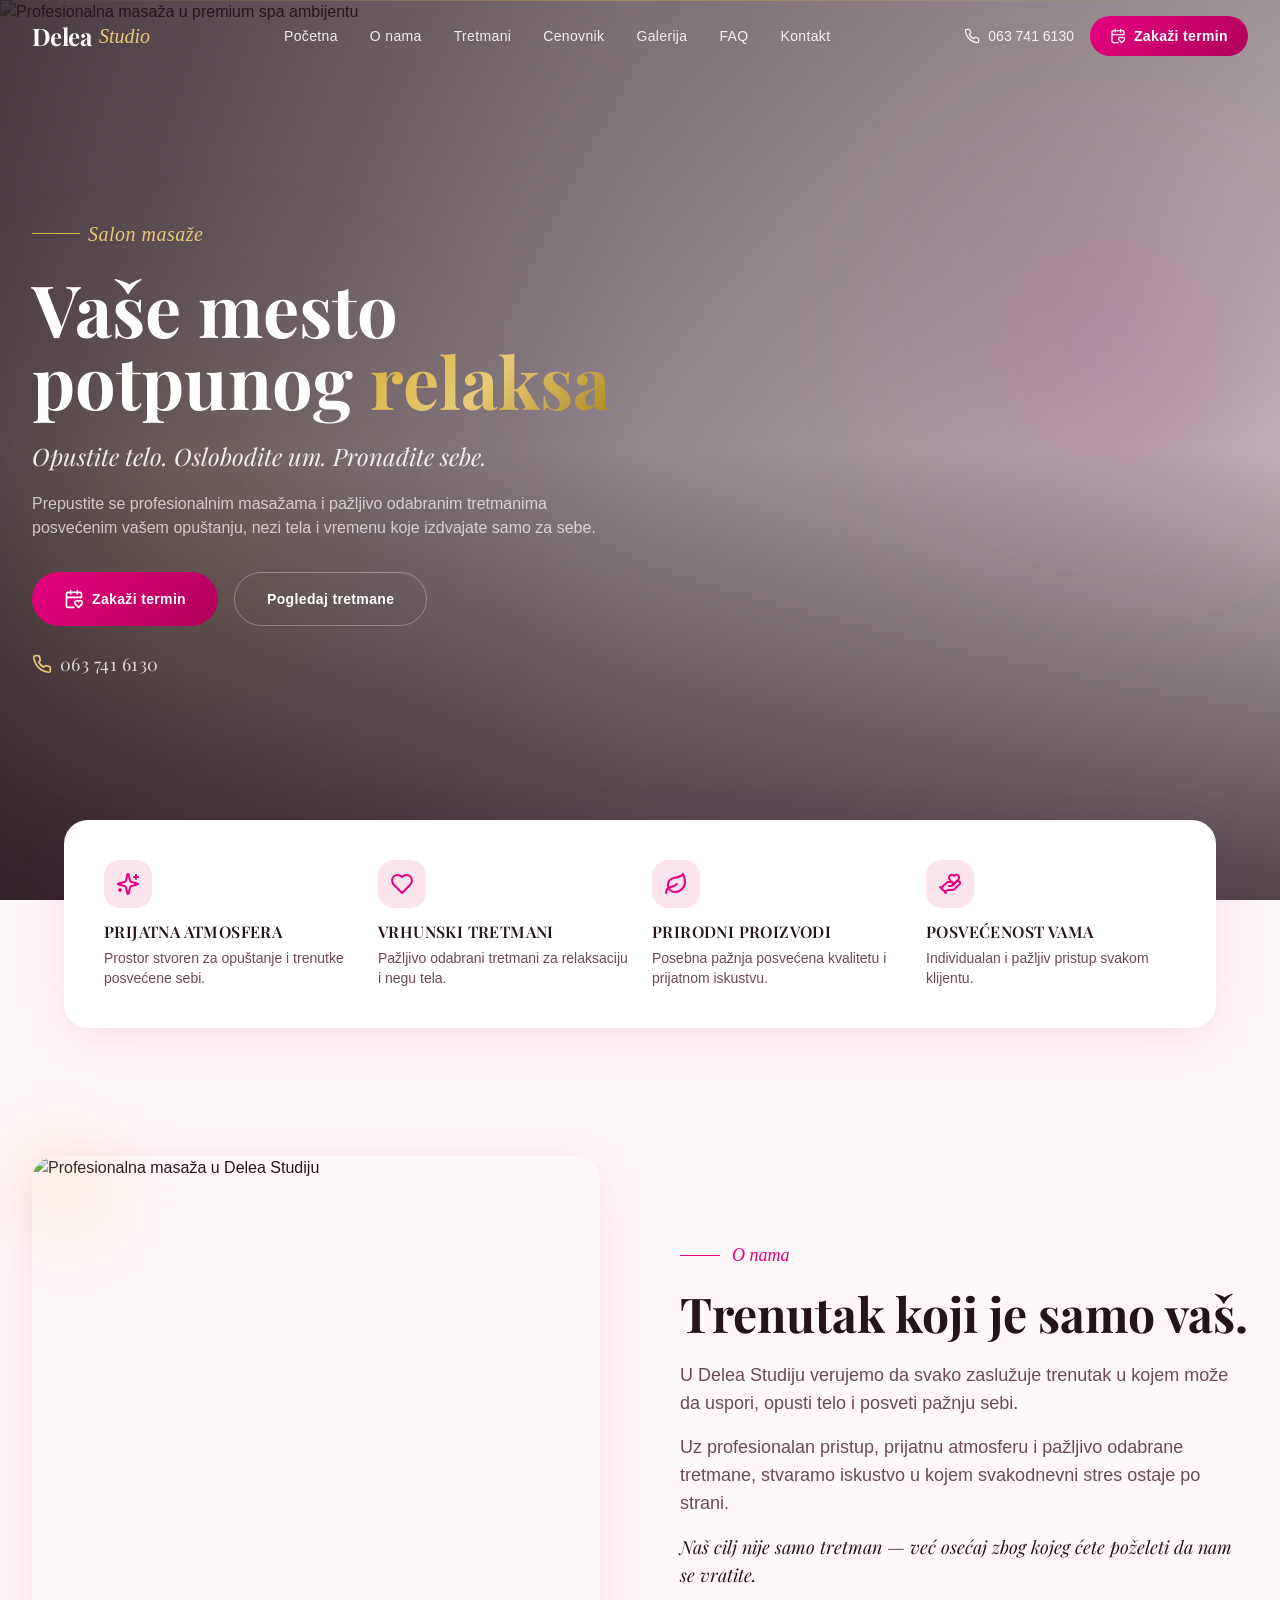
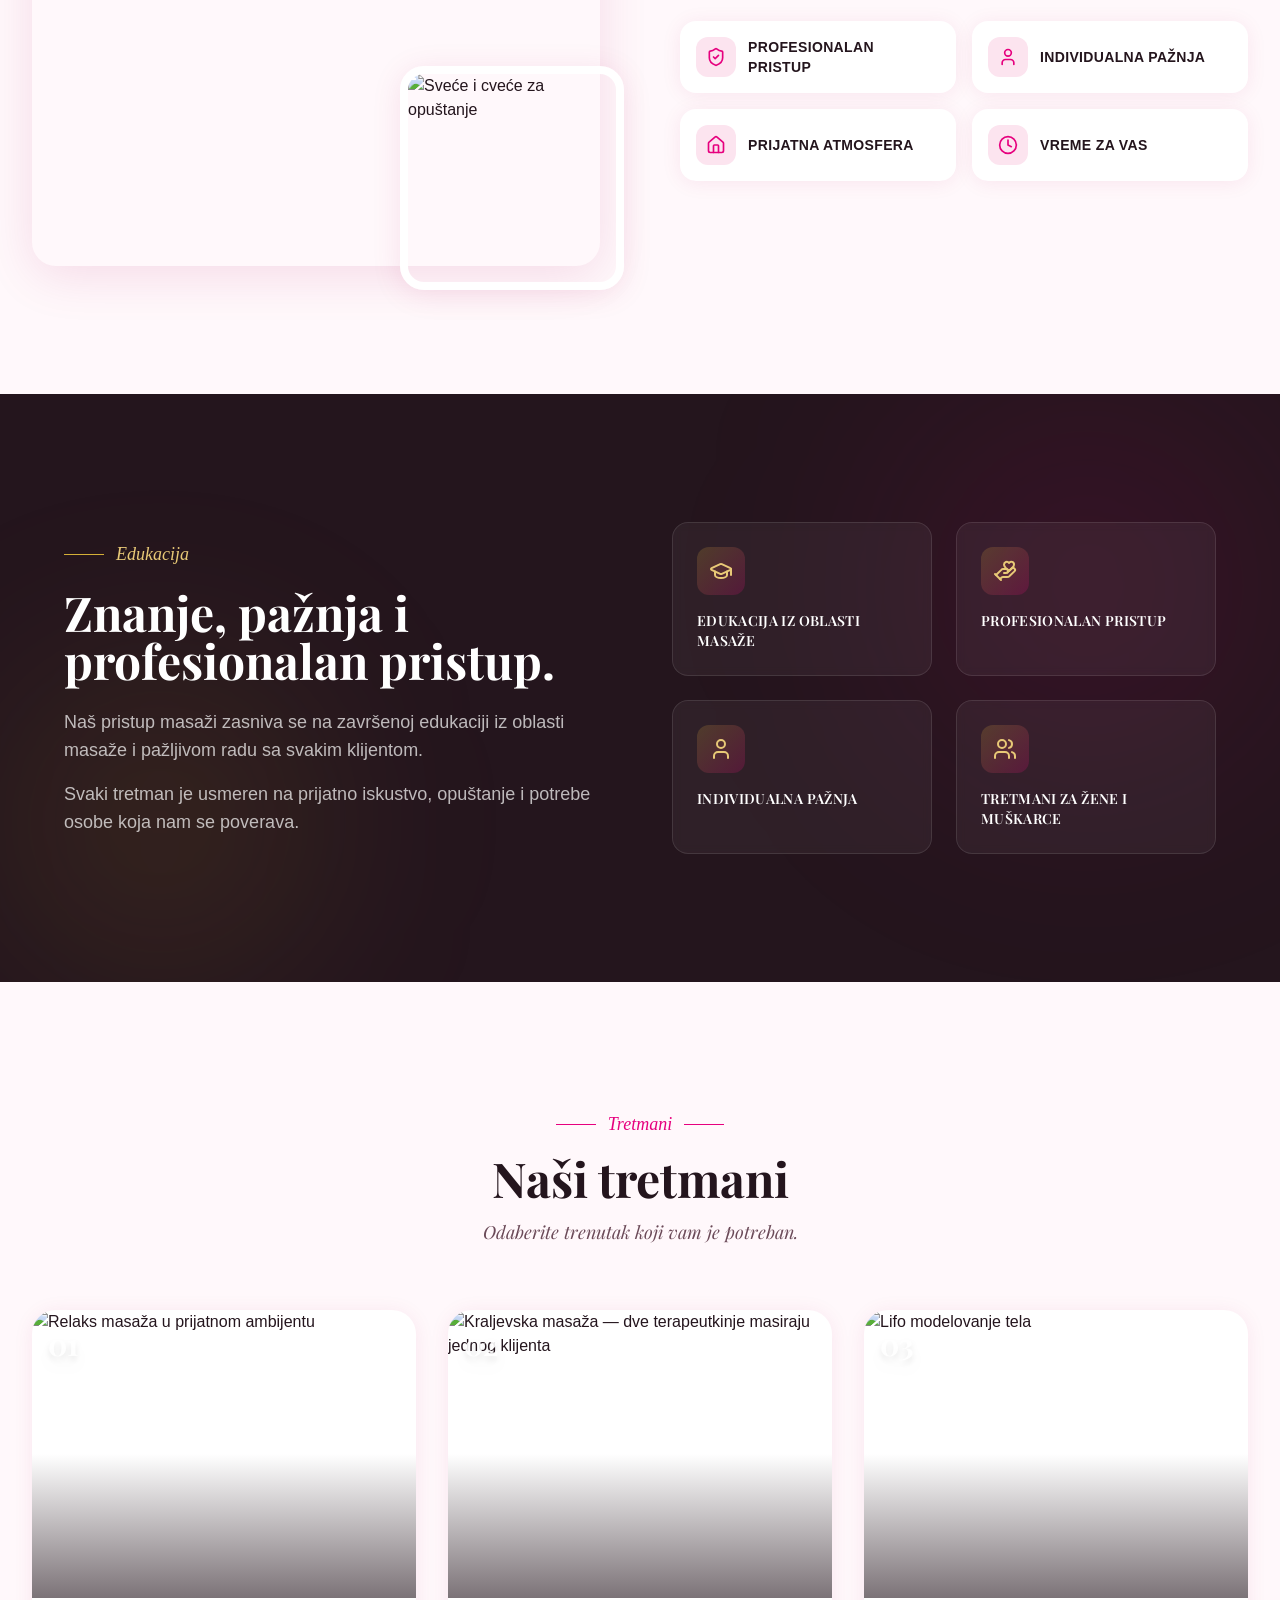
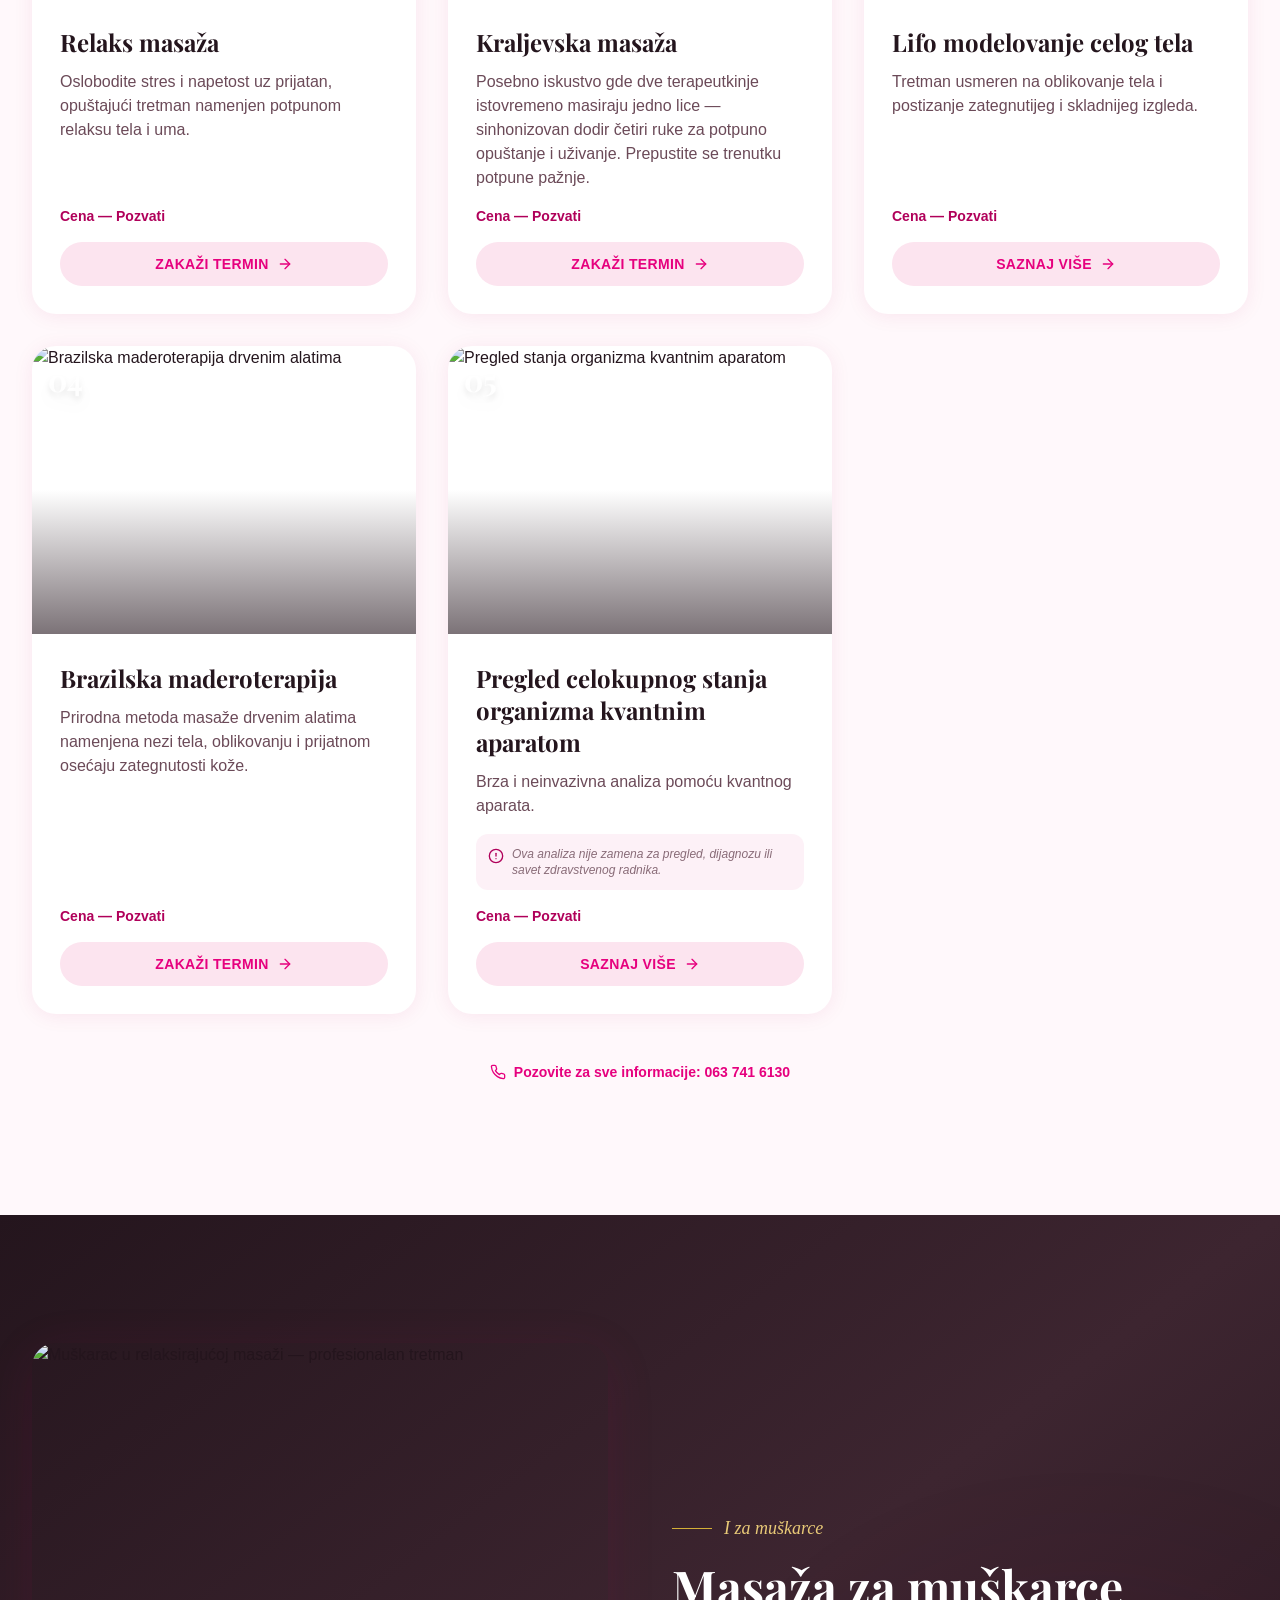
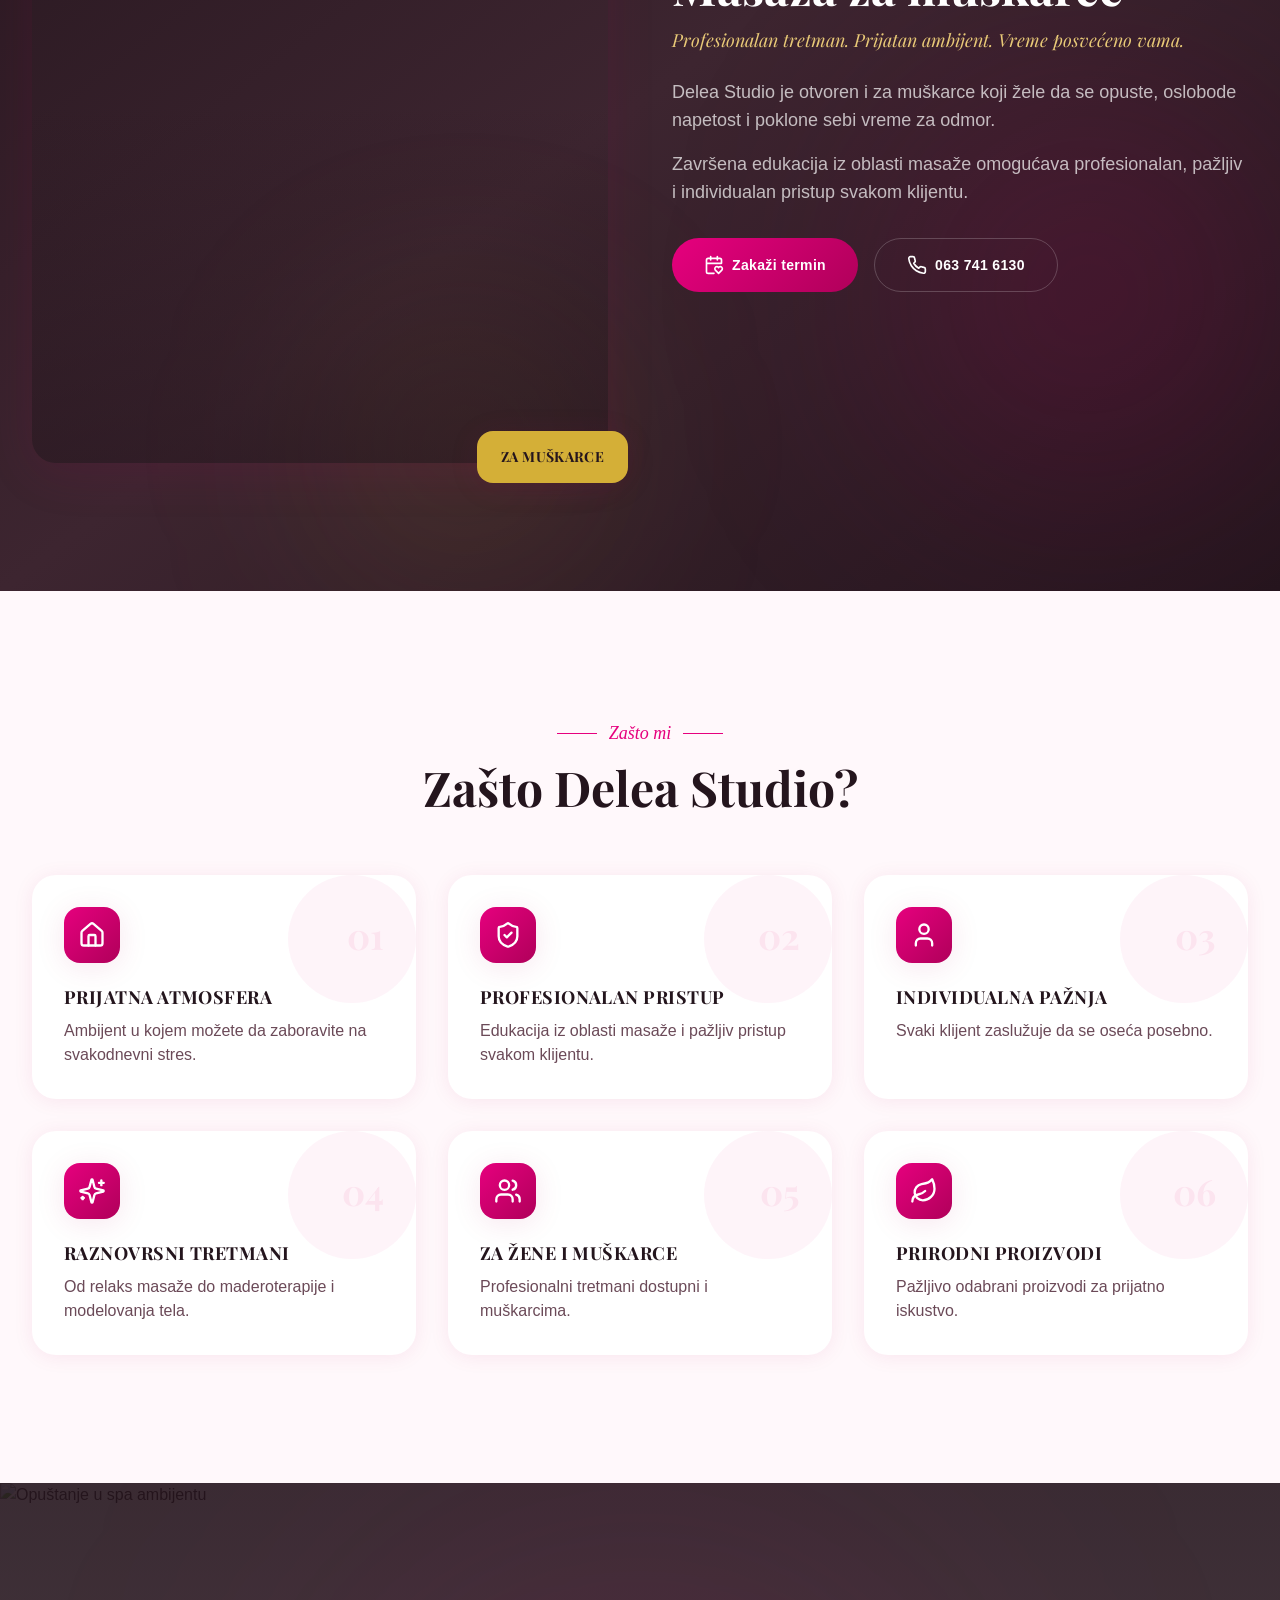
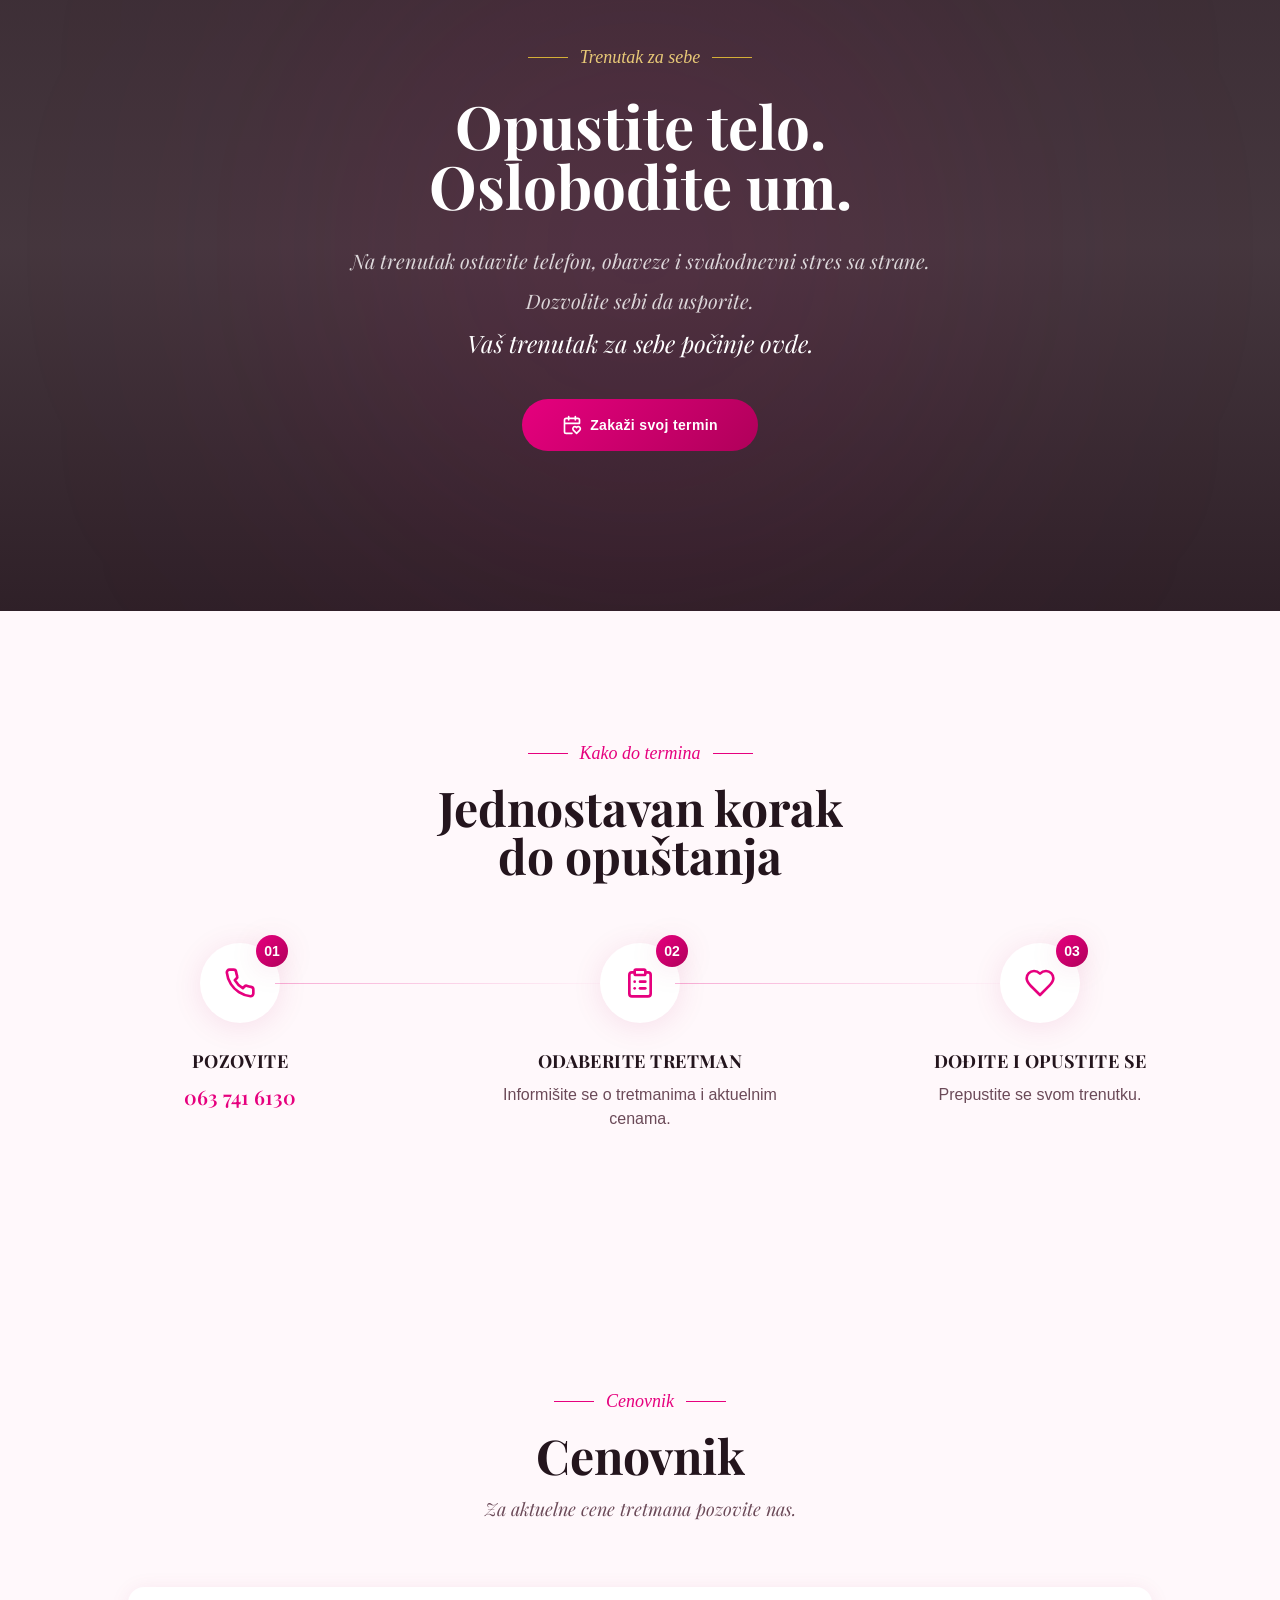
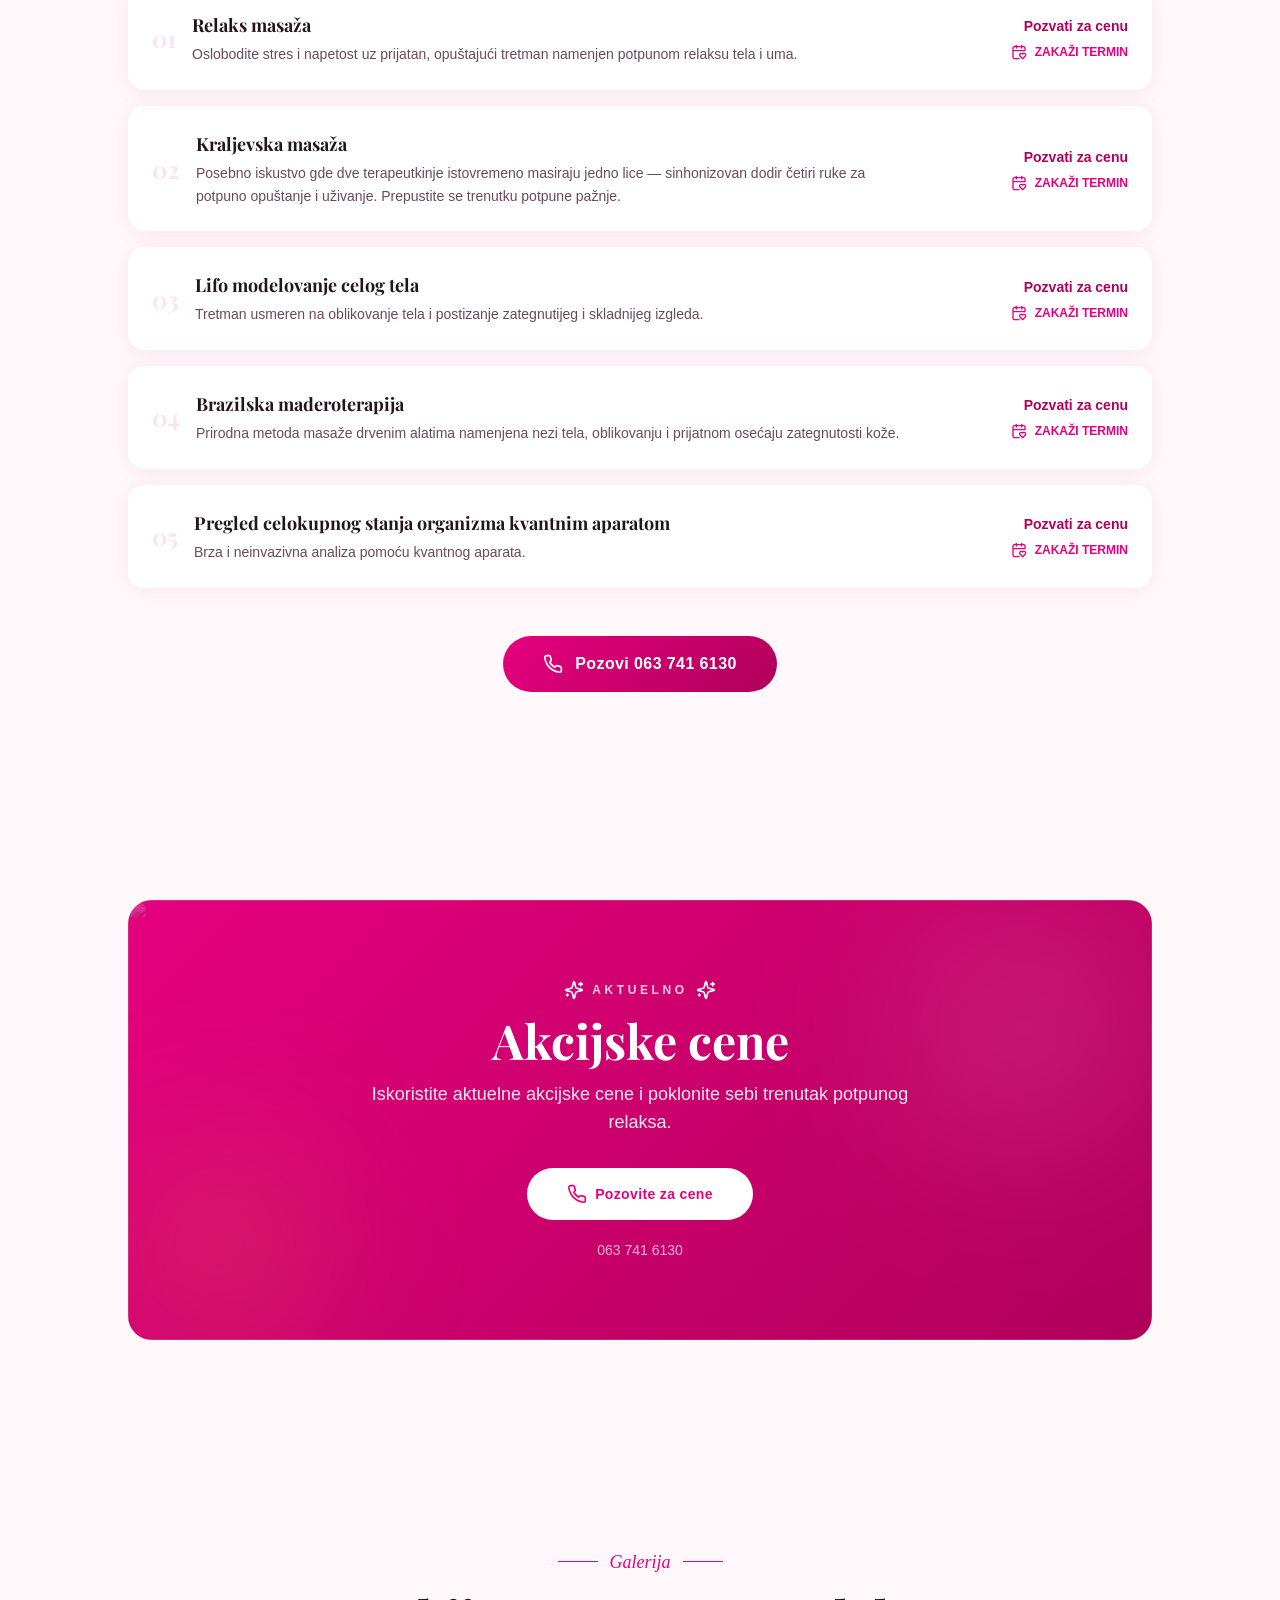
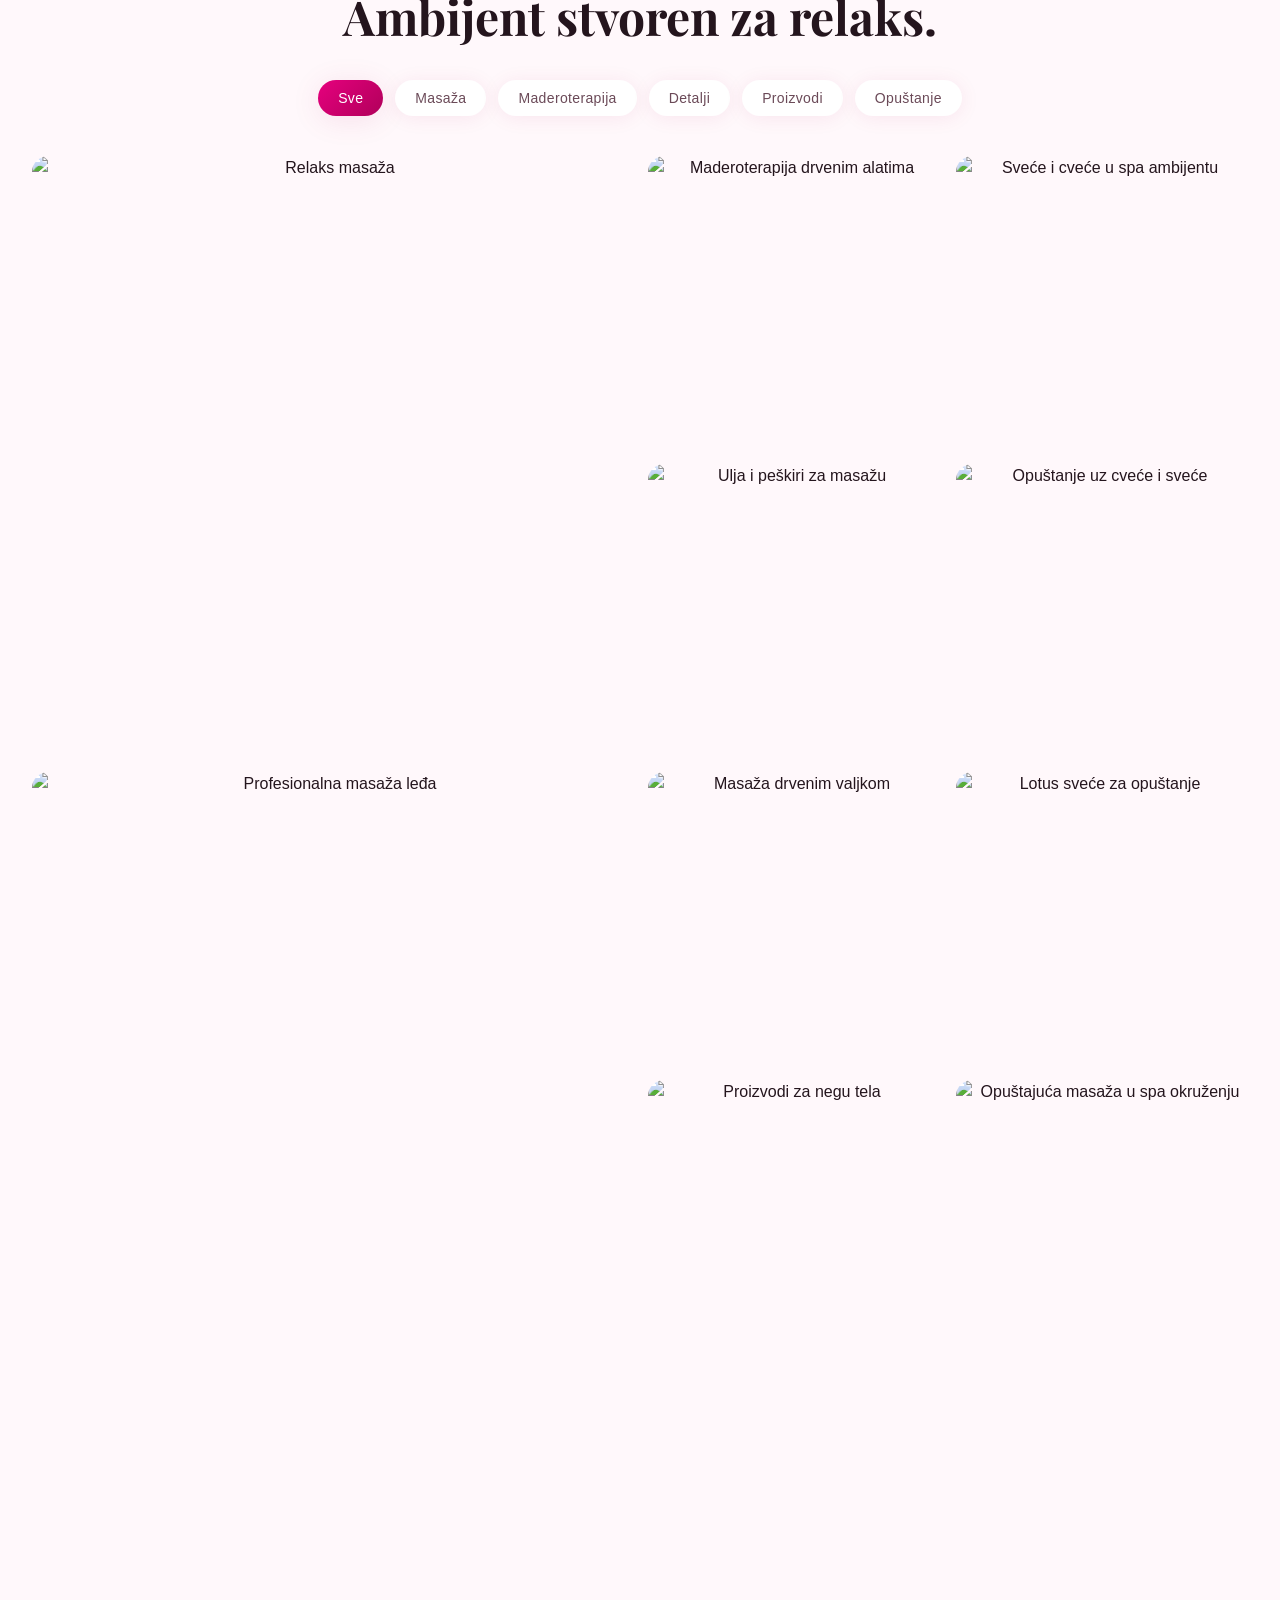
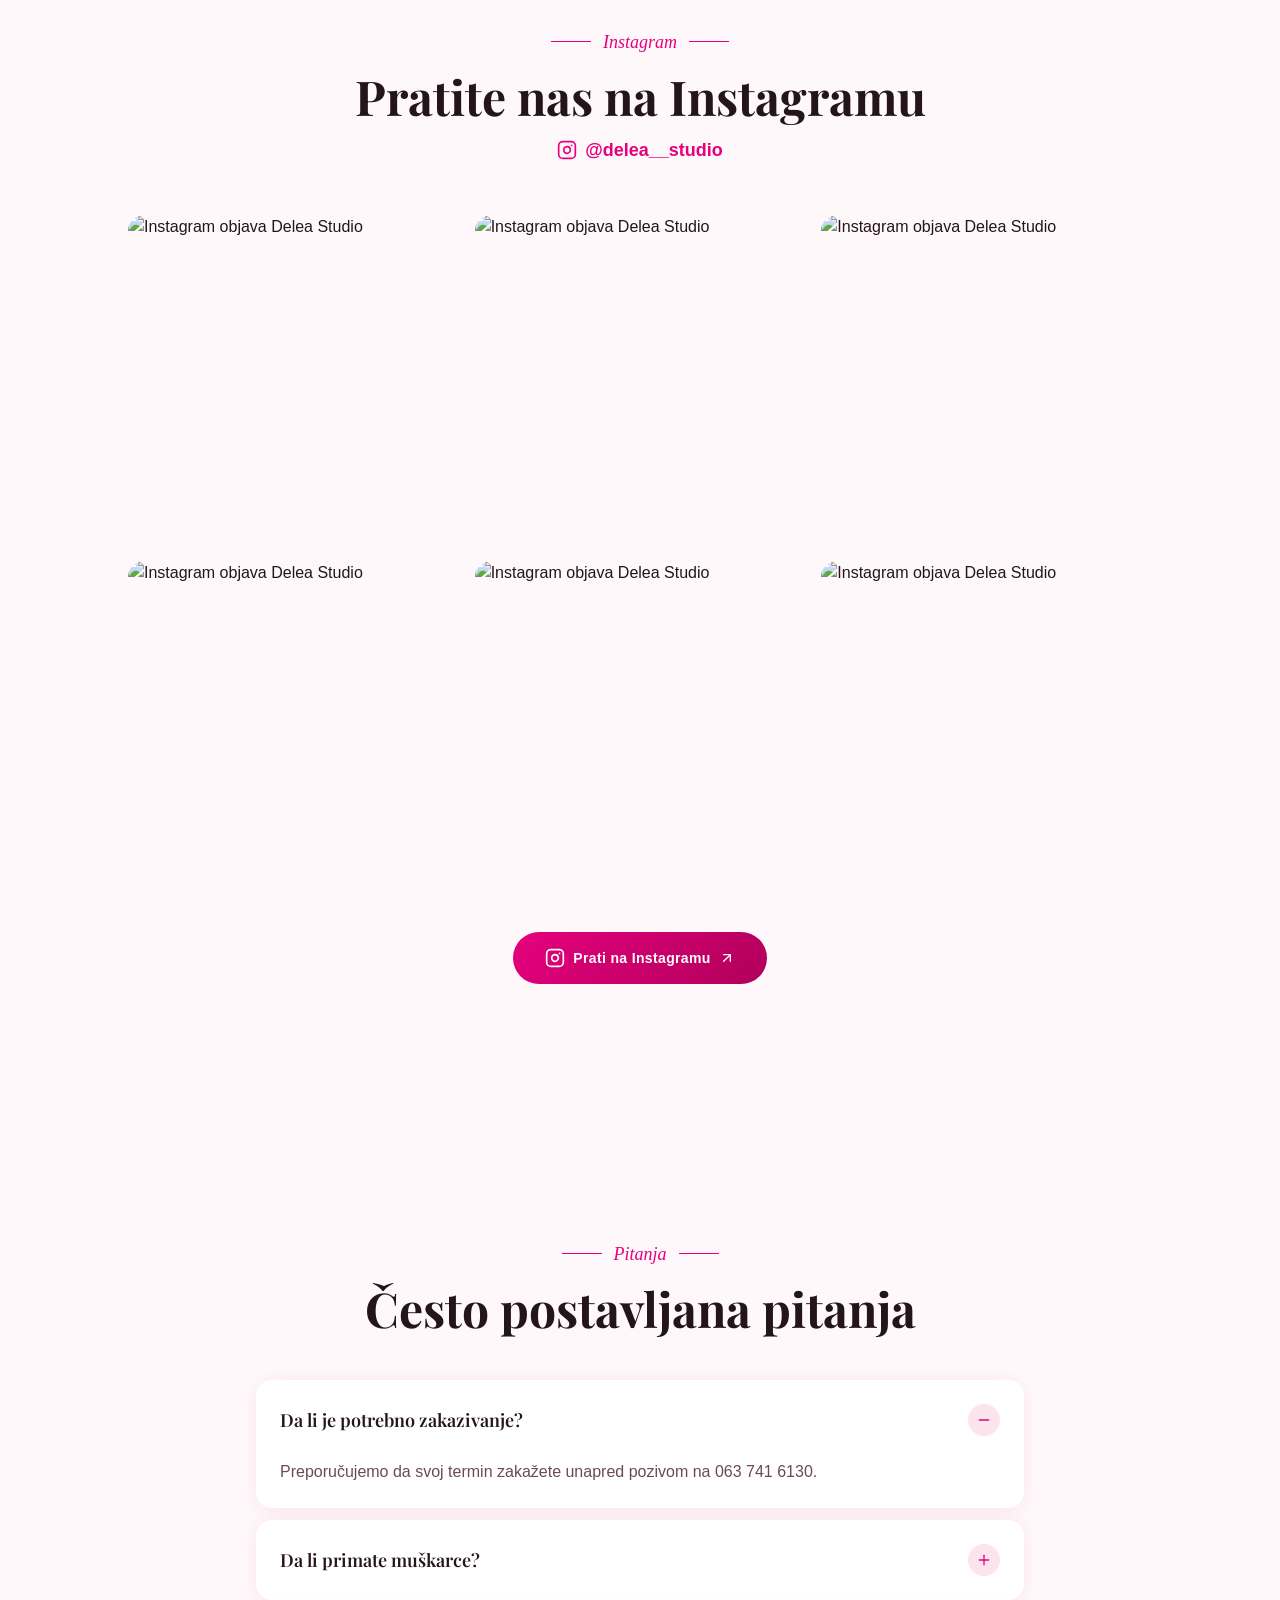
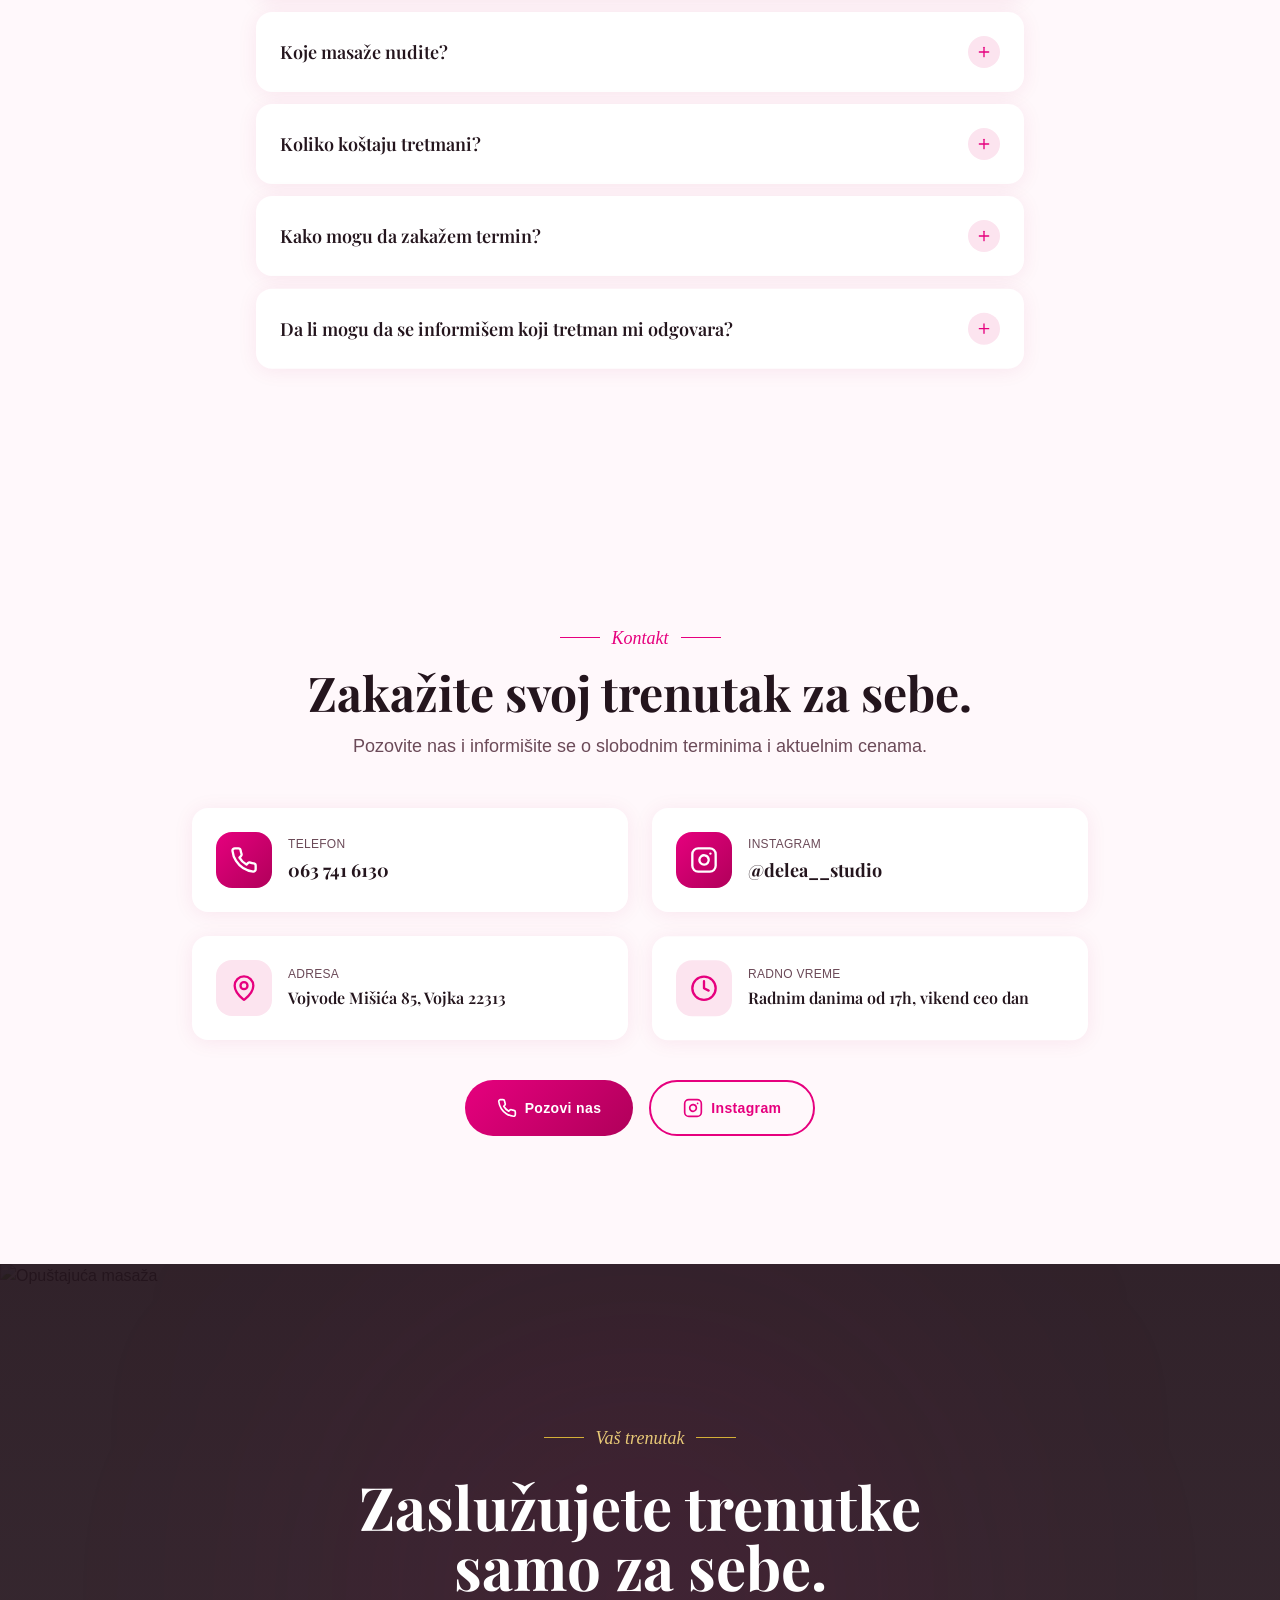
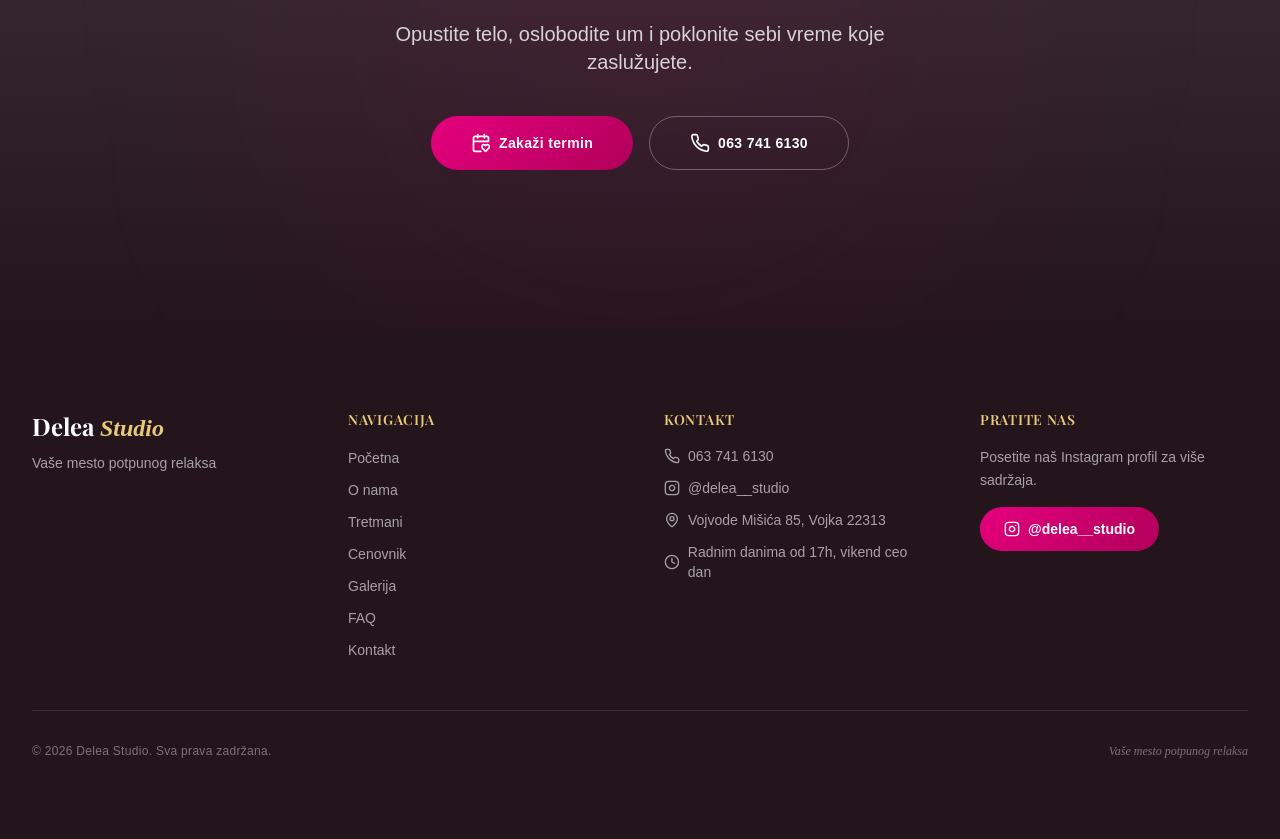
==== commit a3a298f2: "Added favicon" ====
--- a/index.html
+++ b/index.html
@@ -35,7 +35,7 @@
       content="https://images.pexels.com/photos/6628649/pexels-photo-6628649.jpeg?auto=compress&cs=tinysrgb&w=1200&h=630&fit=crop"
     />
 
-    <link rel="icon" type="image/svg+xml" href="vite.html" />
+    <link rel="icon" type="image/svg+xml" href="assets/favicon.svg" />
     <link rel="stylesheet" href="assets/index-9dplIbW9.css" />
 
     <script type="module" src="assets/index-B-xrvRoa.js"></script>
